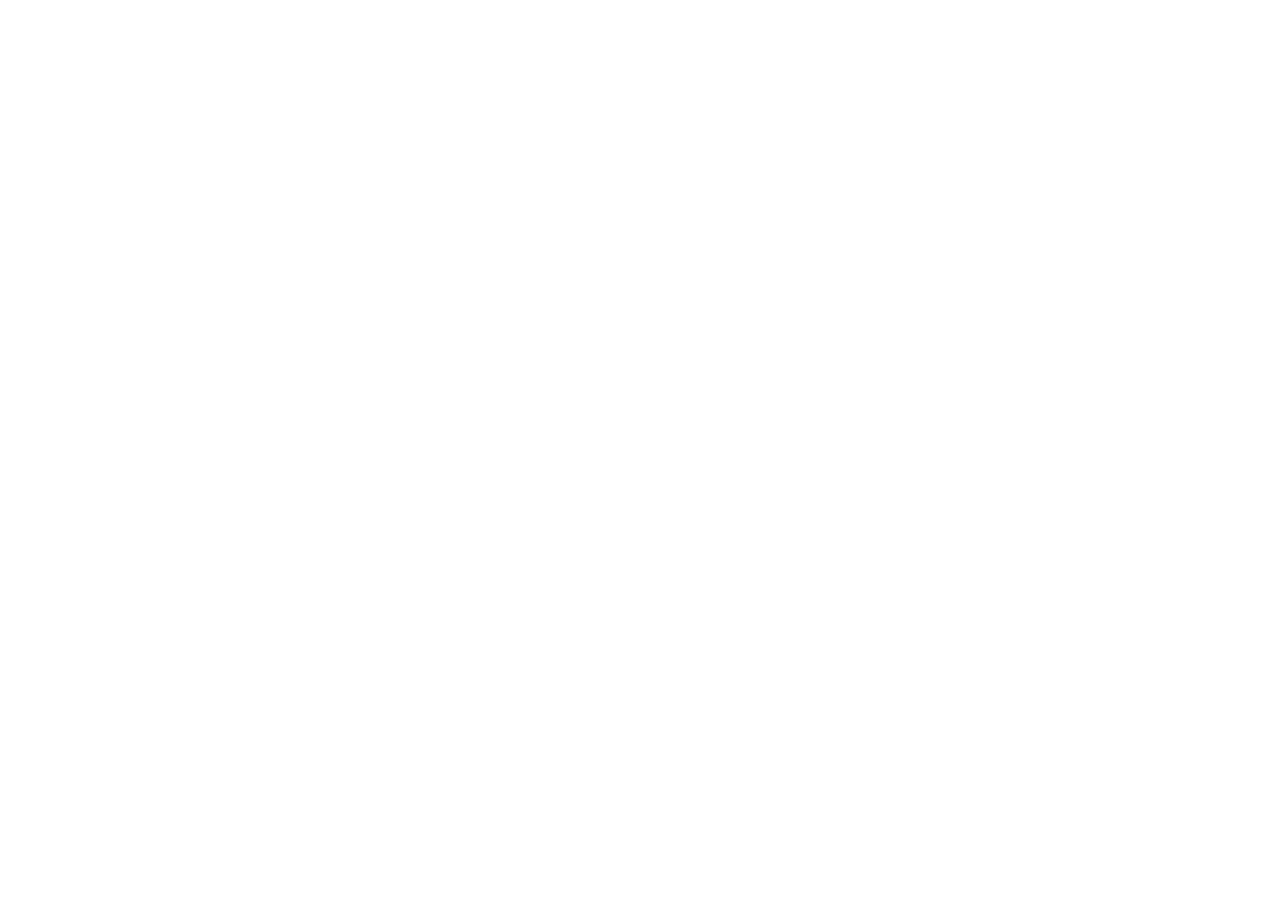
==== index.html @ ba762ddf "init project" ====
<!DOCTYPE html>
<html lang="en">
<head>
    <meta charset="UTF-8">
    <meta name="viewport" content="width=device-width, initial-scale=1.0">
    <title>Document</title>
</head>
<body>
    
</body>
</html>
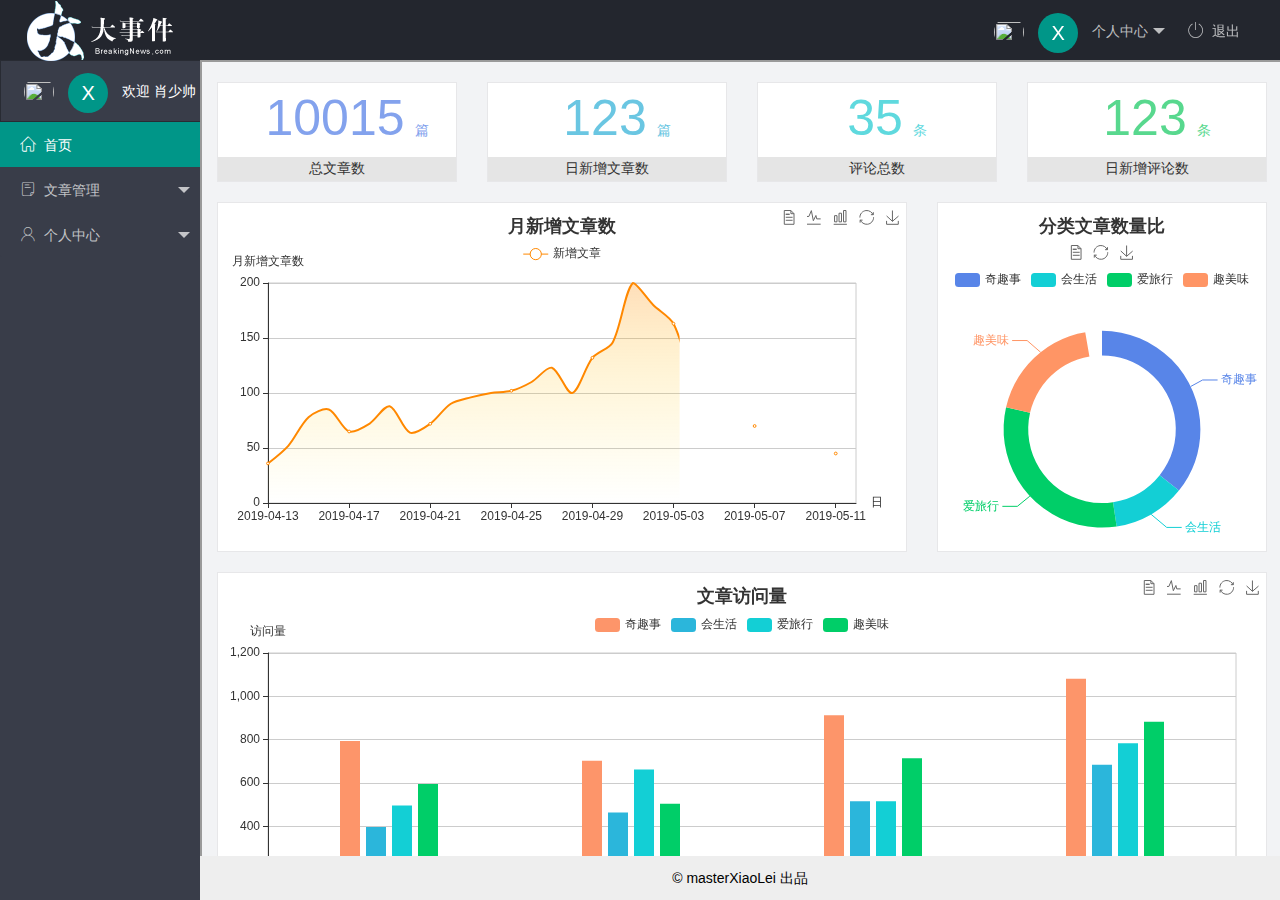
==== commit 8a97d91e: "完成了首页的开发以及登录模块的相关修改" ====
--- a/index.html
+++ b/index.html
@@ -1,11 +1,83 @@
 <!DOCTYPE html>
 <html lang="en">
+
 <head>
     <meta charset="UTF-8">
     <meta name="viewport" content="width=device-width, initial-scale=1.0">
-    <title>Document</title>
+    <title>首页</title>
+    <link rel="stylesheet" href="/assets/lib/layui/css/layui.css">
+    <link rel="stylesheet" href="/assets/fonts/iconfont.css">
+    <link rel="stylesheet" href="/assets/css/index.css">
 </head>
-<body>
-    
+
+<body class="layui-layout-body">
+        <div class="layui-layout layui-layout-admin">
+            <div class="layui-header">
+                <div class="layui-logo"><img src="/assets/images/logo.png" alt=""></div>
+                <!-- 头部区域（可配合layui已有的水平导航） -->
+
+                <ul class="layui-nav layui-layout-right">
+                    <li class="layui-nav-item">
+                        <a href="javascript:;">
+                            <img src="http://t.cn/RCzsdCq" class="layui-nav-img">
+                            <span class="text-avatar">X</span>
+                            个人中心
+                        </a>
+                        <dl class="layui-nav-child">
+                            <dd><a href="">基本资料</a></dd>
+                            <dd><a href="">更换头像</a></dd>
+                            <dd><a href="">重置密码</a></dd>
+                        </dl>
+                    </li>
+                    <li class="layui-nav-item" id='btnLogout'><a href="javascript:;"><span class="iconfont icon-tuichu"></span>退出</a></li>
+                </ul>
+            </div>
+
+            <div class="layui-side layui-bg-black">
+                <div class="layui-side-scroll">
+                    
+                        <div href="javascript:;" class="userinfo">
+                            <img src="http://t.cn/RCzsdCq" class="layui-nav-img">
+                            <span class="text-avatar">X</span>
+                            <span id="welcome">欢迎 肖少帅</span>
+                        </div>
+                   
+                    <!-- 左侧导航区域（可配合layui已有的垂直导航） -->
+                    <ul class="layui-nav layui-nav-tree" lay-filter="test" lay-shrink="all">
+                        <li class="layui-nav-item layui-this"><a href="/home/dashboard.html" target="fm"><span class="iconfont icon-home "></span>首页</a></li>
+                        <li class="layui-nav-item" >
+                            <a class="" href="javascript:;"><span class="iconfont icon-16"></span>文章管理</a>
+                            <dl class="layui-nav-child">
+                                <dd><a href="javascript:;"><i class="layui-icon layui-icon-app"></i> 文章类别</a></dd>
+                                <dd><a href="javascript:;"><i class="layui-icon layui-icon-app"></i>文章列表</a></dd>
+                                <dd><a href="javascript:;"><i class="layui-icon layui-icon-app"></i>发表文章</a></dd>
+                            </dl>
+                        </li>
+                        <li class="layui-nav-item" >
+                            <a href="javascript:;"><span class="iconfont icon-user"></span>个人中心</a>
+                            <dl class="layui-nav-child">
+                                <dd><a href="javascript:;"><i class="layui-icon layui-icon-app"></i>基本资料</a></dd>
+                                <dd><a href="javascript:;"><i class="layui-icon layui-icon-app"></i>更换头像</a></dd>
+                                <dd><a href="javascript:;"><i class="layui-icon layui-icon-app"></i>重置密码</a></dd>
+                            </dl>
+                        </li>
+                    </ul>
+                </div>
+            </div>
+
+            <div class="layui-body">
+                <!-- 内容主体区域 -->
+                <iframe  name='fm' src="/home/dashboard.html" class="maincontent"></iframe>
+            </div>
+
+            <div class="layui-footer">
+                <!-- 底部固定区域 -->
+                © masterXiaoLei 出品
+            </div>
+        </div>
+        <script src="/assets/lib/layui/layui.all.js"></script>
+        <script src="/assets/lib/jquery.js"></script>
+        <script src="/assets/js/baseAPI.js"></script>
+        <script src="/assets/js/index.js"></script>
 </body>
 </html>--- a/assets/lib/layui/css/layui.css
+++ b/assets/lib/layui/css/layui.css
@@ -0,0 +1,2 @@
+/** layui-v2.5.5 MIT License By https://www.layui.com */
+ .layui-inline,img{display:inline-block;vertical-align:middle}h1,h2,h3,h4,h5,h6{font-weight:400}.layui-edge,.layui-header,.layui-inline,.layui-main{position:relative}.layui-body,.layui-edge,.layui-elip{overflow:hidden}.layui-btn,.layui-edge,.layui-inline,img{vertical-align:middle}.layui-btn,.layui-disabled,.layui-icon,.layui-unselect{-moz-user-select:none;-webkit-user-select:none;-ms-user-select:none}.layui-elip,.layui-form-checkbox span,.layui-form-pane .layui-form-label{text-overflow:ellipsis;white-space:nowrap}.layui-breadcrumb,.layui-tree-btnGroup{visibility:hidden}blockquote,body,button,dd,div,dl,dt,form,h1,h2,h3,h4,h5,h6,input,li,ol,p,pre,td,textarea,th,ul{margin:0;padding:0;-webkit-tap-highlight-color:rgba(0,0,0,0)}a:active,a:hover{outline:0}img{border:none}li{list-style:none}table{border-collapse:collapse;border-spacing:0}h4,h5,h6{font-size:100%}button,input,optgroup,option,select,textarea{font-family:inherit;font-size:inherit;font-style:inherit;font-weight:inherit;outline:0}pre{white-space:pre-wrap;white-space:-moz-pre-wrap;white-space:-pre-wrap;white-space:-o-pre-wrap;word-wrap:break-word}body{line-height:24px;font:14px Helvetica Neue,Helvetica,PingFang SC,Tahoma,Arial,sans-serif}hr{height:1px;margin:10px 0;border:0;clear:both}a{color:#333;text-decoration:none}a:hover{color:#777}a cite{font-style:normal;*cursor:pointer}.layui-border-box,.layui-border-box *{box-sizing:border-box}.layui-box,.layui-box *{box-sizing:content-box}.layui-clear{clear:both;*zoom:1}.layui-clear:after{content:'\20';clear:both;*zoom:1;display:block;height:0}.layui-inline{*display:inline;*zoom:1}.layui-edge{display:inline-block;width:0;height:0;border-width:6px;border-style:dashed;border-color:transparent}.layui-edge-top{top:-4px;border-bottom-color:#999;border-bottom-style:solid}.layui-edge-right{border-left-color:#999;border-left-style:solid}.layui-edge-bottom{top:2px;border-top-color:#999;border-top-style:solid}.layui-edge-left{border-right-color:#999;border-right-style:solid}.layui-disabled,.layui-disabled:hover{color:#d2d2d2!important;cursor:not-allowed!important}.layui-circle{border-radius:100%}.layui-show{display:block!important}.layui-hide{display:none!important}@font-face{font-family:layui-icon;src:url(../font/iconfont.eot?v=250);src:url(../font/iconfont.eot?v=250#iefix) format('embedded-opentype'),url(../font/iconfont.woff2?v=250) format('woff2'),url(../font/iconfont.woff?v=250) format('woff'),url(../font/iconfont.ttf?v=250) format('truetype'),url(../font/iconfont.svg?v=250#layui-icon) format('svg')}.layui-icon{font-family:layui-icon!important;font-size:16px;font-style:normal;-webkit-font-smoothing:antialiased;-moz-osx-font-smoothing:grayscale}.layui-icon-reply-fill:before{content:"\e611"}.layui-icon-set-fill:before{content:"\e614"}.layui-icon-menu-fill:before{content:"\e60f"}.layui-icon-search:before{content:"\e615"}.layui-icon-share:before{content:"\e641"}.layui-icon-set-sm:before{content:"\e620"}.layui-icon-engine:before{content:"\e628"}.layui-icon-close:before{content:"\1006"}.layui-icon-close-fill:before{content:"\1007"}.layui-icon-chart-screen:before{content:"\e629"}.layui-icon-star:before{content:"\e600"}.layui-icon-circle-dot:before{content:"\e617"}.layui-icon-chat:before{content:"\e606"}.layui-icon-release:before{content:"\e609"}.layui-icon-list:before{content:"\e60a"}.layui-icon-chart:before{content:"\e62c"}.layui-icon-ok-circle:before{content:"\1005"}.layui-icon-layim-theme:before{content:"\e61b"}.layui-icon-table:before{content:"\e62d"}.layui-icon-right:before{content:"\e602"}.layui-icon-left:before{content:"\e603"}.layui-icon-cart-simple:before{content:"\e698"}.layui-icon-face-cry:before{content:"\e69c"}.layui-icon-face-smile:before{content:"\e6af"}.layui-icon-survey:before{content:"\e6b2"}.layui-icon-tree:before{content:"\e62e"}.layui-icon-upload-circle:before{content:"\e62f"}.layui-icon-add-circle:before{content:"\e61f"}.layui-icon-download-circle:before{content:"\e601"}.layui-icon-templeate-1:before{content:"\e630"}.layui-icon-util:before{content:"\e631"}.layui-icon-face-surprised:before{content:"\e664"}.layui-icon-edit:before{content:"\e642"}.layui-icon-speaker:before{content:"\e645"}.layui-icon-down:before{content:"\e61a"}.layui-icon-file:before{content:"\e621"}.layui-icon-layouts:before{content:"\e632"}.layui-icon-rate-half:before{content:"\e6c9"}.layui-icon-add-circle-fine:before{content:"\e608"}.layui-icon-prev-circle:before{content:"\e633"}.layui-icon-read:before{content:"\e705"}.layui-icon-404:before{content:"\e61c"}.layui-icon-carousel:before{content:"\e634"}.layui-icon-help:before{content:"\e607"}.layui-icon-code-circle:before{content:"\e635"}.layui-icon-water:before{content:"\e636"}.layui-icon-username:before{content:"\e66f"}.layui-icon-find-fill:before{content:"\e670"}.layui-icon-about:before{content:"\e60b"}.layui-icon-location:before{content:"\e715"}.layui-icon-up:before{content:"\e619"}.layui-icon-pause:before{content:"\e651"}.layui-icon-date:before{content:"\e637"}.layui-icon-layim-uploadfile:before{content:"\e61d"}.layui-icon-delete:before{content:"\e640"}.layui-icon-play:before{content:"\e652"}.layui-icon-top:before{content:"\e604"}.layui-icon-friends:before{content:"\e612"}.layui-icon-refresh-3:before{content:"\e9aa"}.layui-icon-ok:before{content:"\e605"}.layui-icon-layer:before{content:"\e638"}.layui-icon-face-smile-fine:before{content:"\e60c"}.layui-icon-dollar:before{content:"\e659"}.layui-icon-group:before{content:"\e613"}.layui-icon-layim-download:before{content:"\e61e"}.layui-icon-picture-fine:before{content:"\e60d"}.layui-icon-link:before{content:"\e64c"}.layui-icon-diamond:before{content:"\e735"}.layui-icon-log:before{content:"\e60e"}.layui-icon-rate-solid:before{content:"\e67a"}.layui-icon-fonts-del:before{content:"\e64f"}.layui-icon-unlink:before{content:"\e64d"}.layui-icon-fonts-clear:before{content:"\e639"}.layui-icon-triangle-r:before{content:"\e623"}.layui-icon-circle:before{content:"\e63f"}.layui-icon-radio:before{content:"\e643"}.layui-icon-align-center:before{content:"\e647"}.layui-icon-align-right:before{content:"\e648"}.layui-icon-align-left:before{content:"\e649"}.layui-icon-loading-1:before{content:"\e63e"}.layui-icon-return:before{content:"\e65c"}.layui-icon-fonts-strong:before{content:"\e62b"}.layui-icon-upload:before{content:"\e67c"}.layui-icon-dialogue:before{content:"\e63a"}.layui-icon-video:before{content:"\e6ed"}.layui-icon-headset:before{content:"\e6fc"}.layui-icon-cellphone-fine:before{content:"\e63b"}.layui-icon-add-1:before{content:"\e654"}.layui-icon-face-smile-b:before{content:"\e650"}.layui-icon-fonts-html:before{content:"\e64b"}.layui-icon-form:before{content:"\e63c"}.layui-icon-cart:before{content:"\e657"}.layui-icon-camera-fill:before{content:"\e65d"}.layui-icon-tabs:before{content:"\e62a"}.layui-icon-fonts-code:before{content:"\e64e"}.layui-icon-fire:before{content:"\e756"}.layui-icon-set:before{content:"\e716"}.layui-icon-fonts-u:before{content:"\e646"}.layui-icon-triangle-d:before{content:"\e625"}.layui-icon-tips:before{content:"\e702"}.layui-icon-picture:before{content:"\e64a"}.layui-icon-more-vertical:before{content:"\e671"}.layui-icon-flag:before{content:"\e66c"}.layui-icon-loading:before{content:"\e63d"}.layui-icon-fonts-i:before{content:"\e644"}.layui-icon-refresh-1:before{content:"\e666"}.layui-icon-rmb:before{content:"\e65e"}.layui-icon-home:before{content:"\e68e"}.layui-icon-user:before{content:"\e770"}.layui-icon-notice:before{content:"\e667"}.layui-icon-login-weibo:before{content:"\e675"}.layui-icon-voice:before{content:"\e688"}.layui-icon-upload-drag:before{content:"\e681"}.layui-icon-login-qq:before{content:"\e676"}.layui-icon-snowflake:before{content:"\e6b1"}.layui-icon-file-b:before{content:"\e655"}.layui-icon-template:before{content:"\e663"}.layui-icon-auz:before{content:"\e672"}.layui-icon-console:before{content:"\e665"}.layui-icon-app:before{content:"\e653"}.layui-icon-prev:before{content:"\e65a"}.layui-icon-website:before{content:"\e7ae"}.layui-icon-next:before{content:"\e65b"}.layui-icon-component:before{content:"\e857"}.layui-icon-more:before{content:"\e65f"}.layui-icon-login-wechat:before{content:"\e677"}.layui-icon-shrink-right:before{content:"\e668"}.layui-icon-spread-left:before{content:"\e66b"}.layui-icon-camera:before{content:"\e660"}.layui-icon-note:before{content:"\e66e"}.layui-icon-refresh:before{content:"\e669"}.layui-icon-female:before{content:"\e661"}.layui-icon-male:before{content:"\e662"}.layui-icon-password:before{content:"\e673"}.layui-icon-senior:before{content:"\e674"}.layui-icon-theme:before{content:"\e66a"}.layui-icon-tread:before{content:"\e6c5"}.layui-icon-praise:before{content:"\e6c6"}.layui-icon-star-fill:before{content:"\e658"}.layui-icon-rate:before{content:"\e67b"}.layui-icon-template-1:before{content:"\e656"}.layui-icon-vercode:before{content:"\e679"}.layui-icon-cellphone:before{content:"\e678"}.layui-icon-screen-full:before{content:"\e622"}.layui-icon-screen-restore:before{content:"\e758"}.layui-icon-cols:before{content:"\e610"}.layui-icon-export:before{content:"\e67d"}.layui-icon-print:before{content:"\e66d"}.layui-icon-slider:before{content:"\e714"}.layui-icon-addition:before{content:"\e624"}.layui-icon-subtraction:before{content:"\e67e"}.layui-icon-service:before{content:"\e626"}.layui-icon-transfer:before{content:"\e691"}.layui-main{width:1140px;margin:0 auto}.layui-header{z-index:1000;height:60px}.layui-header a:hover{transition:all .5s;-webkit-transition:all .5s}.layui-side{position:fixed;left:0;top:0;bottom:0;z-index:999;width:200px;overflow-x:hidden}.layui-side-scroll{position:relative;width:220px;height:100%;overflow-x:hidden}.layui-body{position:absolute;left:200px;right:0;top:0;bottom:0;z-index:998;width:auto;overflow-y:auto;box-sizing:border-box}.layui-layout-body{overflow:hidden}.layui-layout-admin .layui-header{background-color:#23262E}.layui-layout-admin .layui-side{top:60px;width:200px;overflow-x:hidden}.layui-layout-admin .layui-body{position:fixed;top:60px;bottom:44px}.layui-layout-admin .layui-main{width:auto;margin:0 15px}.layui-layout-admin .layui-footer{position:fixed;left:200px;right:0;bottom:0;height:44px;line-height:44px;padding:0 15px;background-color:#eee}.layui-layout-admin .layui-logo{position:absolute;left:0;top:0;width:200px;height:100%;line-height:60px;text-align:center;color:#009688;font-size:16px}.layui-layout-admin .layui-header .layui-nav{background:0 0}.layui-layout-left{position:absolute!important;left:200px;top:0}.layui-layout-right{position:absolute!important;right:0;top:0}.layui-container{position:relative;margin:0 auto;padding:0 15px;box-sizing:border-box}.layui-fluid{position:relative;margin:0 auto;padding:0 15px}.layui-row:after,.layui-row:before{content:'';display:block;clear:both}.layui-col-lg1,.layui-col-lg10,.layui-col-lg11,.layui-col-lg12,.layui-col-lg2,.layui-col-lg3,.layui-col-lg4,.layui-col-lg5,.layui-col-lg6,.layui-col-lg7,.layui-col-lg8,.layui-col-lg9,.layui-col-md1,.layui-col-md10,.layui-col-md11,.layui-col-md12,.layui-col-md2,.layui-col-md3,.layui-col-md4,.layui-col-md5,.layui-col-md6,.layui-col-md7,.layui-col-md8,.layui-col-md9,.layui-col-sm1,.layui-col-sm10,.layui-col-sm11,.layui-col-sm12,.layui-col-sm2,.layui-col-sm3,.layui-col-sm4,.layui-col-sm5,.layui-col-sm6,.layui-col-sm7,.layui-col-sm8,.layui-col-sm9,.layui-col-xs1,.layui-col-xs10,.layui-col-xs11,.layui-col-xs12,.layui-col-xs2,.layui-col-xs3,.layui-col-xs4,.layui-col-xs5,.layui-col-xs6,.layui-col-xs7,.layui-col-xs8,.layui-col-xs9{position:relative;display:block;box-sizing:border-box}.layui-col-xs1,.layui-col-xs10,.layui-col-xs11,.layui-col-xs12,.layui-col-xs2,.layui-col-xs3,.layui-col-xs4,.layui-col-xs5,.layui-col-xs6,.layui-col-xs7,.layui-col-xs8,.layui-col-xs9{float:left}.layui-col-xs1{width:8.33333333%}.layui-col-xs2{width:16.66666667%}.layui-col-xs3{width:25%}.layui-col-xs4{width:33.33333333%}.layui-col-xs5{width:41.66666667%}.layui-col-xs6{width:50%}.layui-col-xs7{width:58.33333333%}.layui-col-xs8{width:66.66666667%}.layui-col-xs9{width:75%}.layui-col-xs10{width:83.33333333%}.layui-col-xs11{width:91.66666667%}.layui-col-xs12{width:100%}.layui-col-xs-offset1{margin-left:8.33333333%}.layui-col-xs-offset2{margin-left:16.66666667%}.layui-col-xs-offset3{margin-left:25%}.layui-col-xs-offset4{margin-left:33.33333333%}.layui-col-xs-offset5{margin-left:41.66666667%}.layui-col-xs-offset6{margin-left:50%}.layui-col-xs-offset7{margin-left:58.33333333%}.layui-col-xs-offset8{margin-left:66.66666667%}.layui-col-xs-offset9{margin-left:75%}.layui-col-xs-offset10{margin-left:83.33333333%}.layui-col-xs-offset11{margin-left:91.66666667%}.layui-col-xs-offset12{margin-left:100%}@media screen and (max-width:768px){.layui-hide-xs{display:none!important}.layui-show-xs-block{display:block!important}.layui-show-xs-inline{display:inline!important}.layui-show-xs-inline-block{display:inline-block!important}}@media screen and (min-width:768px){.layui-container{width:750px}.layui-hide-sm{display:none!important}.layui-show-sm-block{display:block!important}.layui-show-sm-inline{display:inline!important}.layui-show-sm-inline-block{display:inline-block!important}.layui-col-sm1,.layui-col-sm10,.layui-col-sm11,.layui-col-sm12,.layui-col-sm2,.layui-col-sm3,.layui-col-sm4,.layui-col-sm5,.layui-col-sm6,.layui-col-sm7,.layui-col-sm8,.layui-col-sm9{float:left}.layui-col-sm1{width:8.33333333%}.layui-col-sm2{width:16.66666667%}.layui-col-sm3{width:25%}.layui-col-sm4{width:33.33333333%}.layui-col-sm5{width:41.66666667%}.layui-col-sm6{width:50%}.layui-col-sm7{width:58.33333333%}.layui-col-sm8{width:66.66666667%}.layui-col-sm9{width:75%}.layui-col-sm10{width:83.33333333%}.layui-col-sm11{width:91.66666667%}.layui-col-sm12{width:100%}.layui-col-sm-offset1{margin-left:8.33333333%}.layui-col-sm-offset2{margin-left:16.66666667%}.layui-col-sm-offset3{margin-left:25%}.layui-col-sm-offset4{margin-left:33.33333333%}.layui-col-sm-offset5{margin-left:41.66666667%}.layui-col-sm-offset6{margin-left:50%}.layui-col-sm-offset7{margin-left:58.33333333%}.layui-col-sm-offset8{margin-left:66.66666667%}.layui-col-sm-offset9{margin-left:75%}.layui-col-sm-offset10{margin-left:83.33333333%}.layui-col-sm-offset11{margin-left:91.66666667%}.layui-col-sm-offset12{margin-left:100%}}@media screen and (min-width:992px){.layui-container{width:970px}.layui-hide-md{display:none!important}.layui-show-md-block{display:block!important}.layui-show-md-inline{display:inline!important}.layui-show-md-inline-block{display:inline-block!important}.layui-col-md1,.layui-col-md10,.layui-col-md11,.layui-col-md12,.layui-col-md2,.layui-col-md3,.layui-col-md4,.layui-col-md5,.layui-col-md6,.layui-col-md7,.layui-col-md8,.layui-col-md9{float:left}.layui-col-md1{width:8.33333333%}.layui-col-md2{width:16.66666667%}.layui-col-md3{width:25%}.layui-col-md4{width:33.33333333%}.layui-col-md5{width:41.66666667%}.layui-col-md6{width:50%}.layui-col-md7{width:58.33333333%}.layui-col-md8{width:66.66666667%}.layui-col-md9{width:75%}.layui-col-md10{width:83.33333333%}.layui-col-md11{width:91.66666667%}.layui-col-md12{width:100%}.layui-col-md-offset1{margin-left:8.33333333%}.layui-col-md-offset2{margin-left:16.66666667%}.layui-col-md-offset3{margin-left:25%}.layui-col-md-offset4{margin-left:33.33333333%}.layui-col-md-offset5{margin-left:41.66666667%}.layui-col-md-offset6{margin-left:50%}.layui-col-md-offset7{margin-left:58.33333333%}.layui-col-md-offset8{margin-left:66.66666667%}.layui-col-md-offset9{margin-left:75%}.layui-col-md-offset10{margin-left:83.33333333%}.layui-col-md-offset11{margin-left:91.66666667%}.layui-col-md-offset12{margin-left:100%}}@media screen and (min-width:1200px){.layui-container{width:1170px}.layui-hide-lg{display:none!important}.layui-show-lg-block{display:block!important}.layui-show-lg-inline{display:inline!important}.layui-show-lg-inline-block{display:inline-block!important}.layui-col-lg1,.layui-col-lg10,.layui-col-lg11,.layui-col-lg12,.layui-col-lg2,.layui-col-lg3,.layui-col-lg4,.layui-col-lg5,.layui-col-lg6,.layui-col-lg7,.layui-col-lg8,.layui-col-lg9{float:left}.layui-col-lg1{width:8.33333333%}.layui-col-lg2{width:16.66666667%}.layui-col-lg3{width:25%}.layui-col-lg4{width:33.33333333%}.layui-col-lg5{width:41.66666667%}.layui-col-lg6{width:50%}.layui-col-lg7{width:58.33333333%}.layui-col-lg8{width:66.66666667%}.layui-col-lg9{width:75%}.layui-col-lg10{width:83.33333333%}.layui-col-lg11{width:91.66666667%}.layui-col-lg12{width:100%}.layui-col-lg-offset1{margin-left:8.33333333%}.layui-col-lg-offset2{margin-left:16.66666667%}.layui-col-lg-offset3{margin-left:25%}.layui-col-lg-offset4{margin-left:33.33333333%}.layui-col-lg-offset5{margin-left:41.66666667%}.layui-col-lg-offset6{margin-left:50%}.layui-col-lg-offset7{margin-left:58.33333333%}.layui-col-lg-offset8{margin-left:66.66666667%}.layui-col-lg-offset9{margin-left:75%}.layui-col-lg-offset10{margin-left:83.33333333%}.layui-col-lg-offset11{margin-left:91.66666667%}.layui-col-lg-offset12{margin-left:100%}}.layui-col-space1{margin:-.5px}.layui-col-space1>*{padding:.5px}.layui-col-space3{margin:-1.5px}.layui-col-space3>*{padding:1.5px}.layui-col-space5{margin:-2.5px}.layui-col-space5>*{padding:2.5px}.layui-col-space8{margin:-3.5px}.layui-col-space8>*{padding:3.5px}.layui-col-space10{margin:-5px}.layui-col-space10>*{padding:5px}.layui-col-space12{margin:-6px}.layui-col-space12>*{padding:6px}.layui-col-space15{margin:-7.5px}.layui-col-space15>*{padding:7.5px}.layui-col-space18{margin:-9px}.layui-col-space18>*{padding:9px}.layui-col-space20{margin:-10px}.layui-col-space20>*{padding:10px}.layui-col-space22{margin:-11px}.layui-col-space22>*{padding:11px}.layui-col-space25{margin:-12.5px}.layui-col-space25>*{padding:12.5px}.layui-col-space30{margin:-15px}.layui-col-space30>*{padding:15px}.layui-btn,.layui-input,.layui-select,.layui-textarea,.layui-upload-button{outline:0;-webkit-appearance:none;transition:all .3s;-webkit-transition:all .3s;box-sizing:border-box}.layui-elem-quote{margin-bottom:10px;padding:15px;line-height:22px;border-left:5px solid #009688;border-radius:0 2px 2px 0;background-color:#f2f2f2}.layui-quote-nm{border-style:solid;border-width:1px 1px 1px 5px;background:0 0}.layui-elem-field{margin-bottom:10px;padding:0;border-width:1px;border-style:solid}.layui-elem-field legend{margin-left:20px;padding:0 10px;font-size:20px;font-weight:300}.layui-field-title{margin:10px 0 20px;border-width:1px 0 0}.layui-field-box{padding:10px 15px}.layui-field-title .layui-field-box{padding:10px 0}.layui-progress{position:relative;height:6px;border-radius:20px;background-color:#e2e2e2}.layui-progress-bar{position:absolute;left:0;top:0;width:0;max-width:100%;height:6px;border-radius:20px;text-align:right;background-color:#5FB878;transition:all .3s;-webkit-transition:all .3s}.layui-progress-big,.layui-progress-big .layui-progress-bar{height:18px;line-height:18px}.layui-progress-text{position:relative;top:-20px;line-height:18px;font-size:12px;color:#666}.layui-progress-big .layui-progress-text{position:static;padding:0 10px;color:#fff}.layui-collapse{border-width:1px;border-style:solid;border-radius:2px}.layui-colla-content,.layui-colla-item{border-top-width:1px;border-top-style:solid}.layui-colla-item:first-child{border-top:none}.layui-colla-title{position:relative;height:42px;line-height:42px;padding:0 15px 0 35px;color:#333;background-color:#f2f2f2;cursor:pointer;font-size:14px;overflow:hidden}.layui-colla-content{display:none;padding:10px 15px;line-height:22px;color:#666}.layui-colla-icon{position:absolute;left:15px;top:0;font-size:14px}.layui-card{margin-bottom:15px;border-radius:2px;background-color:#fff;box-shadow:0 1px 2px 0 rgba(0,0,0,.05)}.layui-card:last-child{margin-bottom:0}.layui-card-header{position:relative;height:42px;line-height:42px;padding:0 15px;border-bottom:1px solid #f6f6f6;color:#333;border-radius:2px 2px 0 0;font-size:14px}.layui-bg-black,.layui-bg-blue,.layui-bg-cyan,.layui-bg-green,.layui-bg-orange,.layui-bg-red{color:#fff!important}.layui-card-body{position:relative;padding:10px 15px;line-height:24px}.layui-card-body[pad15]{padding:15px}.layui-card-body[pad20]{padding:20px}.layui-card-body .layui-table{margin:5px 0}.layui-card .layui-tab{margin:0}.layui-panel-window{position:relative;padding:15px;border-radius:0;border-top:5px solid #E6E6E6;background-color:#fff}.layui-auxiliar-moving{position:fixed;left:0;right:0;top:0;bottom:0;width:100%;height:100%;background:0 0;z-index:9999999999}.layui-form-label,.layui-form-mid,.layui-form-select,.layui-input-block,.layui-input-inline,.layui-textarea{position:relative}.layui-bg-red{background-color:#FF5722!important}.layui-bg-orange{background-color:#FFB800!important}.layui-bg-green{background-color:#009688!important}.layui-bg-cyan{background-color:#2F4056!important}.layui-bg-blue{background-color:#1E9FFF!important}.layui-bg-black{background-color:#393D49!important}.layui-bg-gray{background-color:#eee!important;color:#666!important}.layui-badge-rim,.layui-colla-content,.layui-colla-item,.layui-collapse,.layui-elem-field,.layui-form-pane .layui-form-item[pane],.layui-form-pane .layui-form-label,.layui-input,.layui-layedit,.layui-layedit-tool,.layui-quote-nm,.layui-select,.layui-tab-bar,.layui-tab-card,.layui-tab-title,.layui-tab-title .layui-this:after,.layui-textarea{border-color:#e6e6e6}.layui-timeline-item:before,hr{background-color:#e6e6e6}.layui-text{line-height:22px;font-size:14px;color:#666}.layui-text h1,.layui-text h2,.layui-text h3{font-weight:500;color:#333}.layui-text h1{font-size:30px}.layui-text h2{font-size:24px}.layui-text h3{font-size:18px}.layui-text a:not(.layui-btn){color:#01AAED}.layui-text a:not(.layui-btn):hover{text-decoration:underline}.layui-text ul{padding:5px 0 5px 15px}.layui-text ul li{margin-top:5px;list-style-type:disc}.layui-text em,.layui-word-aux{color:#999!important;padding:0 5px!important}.layui-btn{display:inline-block;height:38px;line-height:38px;padding:0 18px;background-color:#009688;color:#fff;white-space:nowrap;text-align:center;font-size:14px;border:none;border-radius:2px;cursor:pointer}.layui-btn:hover{opacity:.8;filter:alpha(opacity=80);color:#fff}.layui-btn:active{opacity:1;filter:alpha(opacity=100)}.layui-btn+.layui-btn{margin-left:10px}.layui-btn-container{font-size:0}.layui-btn-container .layui-btn{margin-right:10px;margin-bottom:10px}.layui-btn-container .layui-btn+.layui-btn{margin-left:0}.layui-table .layui-btn-container .layui-btn{margin-bottom:9px}.layui-btn-radius{border-radius:100px}.layui-btn .layui-icon{margin-right:3px;font-size:18px;vertical-align:bottom;vertical-align:middle\9}.layui-btn-primary{border:1px solid #C9C9C9;background-color:#fff;color:#555}.layui-btn-primary:hover{border-color:#009688;color:#333}.layui-btn-normal{background-color:#1E9FFF}.layui-btn-warm{background-color:#FFB800}.layui-btn-danger{background-color:#FF5722}.layui-btn-checked{background-color:#5FB878}.layui-btn-disabled,.layui-btn-disabled:active,.layui-btn-disabled:hover{border:1px solid #e6e6e6;background-color:#FBFBFB;color:#C9C9C9;cursor:not-allowed;opacity:1}.layui-btn-lg{height:44px;line-height:44px;padding:0 25px;font-size:16px}.layui-btn-sm{height:30px;line-height:30px;padding:0 10px;font-size:12px}.layui-btn-sm i{font-size:16px!important}.layui-btn-xs{height:22px;line-height:22px;padding:0 5px;font-size:12px}.layui-btn-xs i{font-size:14px!important}.layui-btn-group{display:inline-block;vertical-align:middle;font-size:0}.layui-btn-group .layui-btn{margin-left:0!important;margin-right:0!important;border-left:1px solid rgba(255,255,255,.5);border-radius:0}.layui-btn-group .layui-btn-primary{border-left:none}.layui-btn-group .layui-btn-primary:hover{border-color:#C9C9C9;color:#009688}.layui-btn-group .layui-btn:first-child{border-left:none;border-radius:2px 0 0 2px}.layui-btn-group .layui-btn-primary:first-child{border-left:1px solid #c9c9c9}.layui-btn-group .layui-btn:last-child{border-radius:0 2px 2px 0}.layui-btn-group .layui-btn+.layui-btn{margin-left:0}.layui-btn-group+.layui-btn-group{margin-left:10px}.layui-btn-fluid{width:100%}.layui-input,.layui-select,.layui-textarea{height:38px;line-height:1.3;line-height:38px\9;border-width:1px;border-style:solid;background-color:#fff;border-radius:2px}.layui-input::-webkit-input-placeholder,.layui-select::-webkit-input-placeholder,.layui-textarea::-webkit-input-placeholder{line-height:1.3}.layui-input,.layui-textarea{display:block;width:100%;padding-left:10px}.layui-input:hover,.layui-textarea:hover{border-color:#D2D2D2!important}.layui-input:focus,.layui-textarea:focus{border-color:#C9C9C9!important}.layui-textarea{min-height:100px;height:auto;line-height:20px;padding:6px 10px;resize:vertical}.layui-select{padding:0 10px}.layui-form input[type=checkbox],.layui-form input[type=radio],.layui-form select{display:none}.layui-form [lay-ignore]{display:initial}.layui-form-item{margin-bottom:15px;clear:both;*zoom:1}.layui-form-item:after{content:'\20';clear:both;*zoom:1;display:block;height:0}.layui-form-label{float:left;display:block;padding:9px 15px;width:80px;font-weight:400;line-height:20px;text-align:right}.layui-form-label-col{display:block;float:none;padding:9px 0;line-height:20px;text-align:left}.layui-form-item .layui-inline{margin-bottom:5px;margin-right:10px}.layui-input-block{margin-left:110px;min-height:36px}.layui-input-inline{display:inline-block;vertical-align:middle}.layui-form-item .layui-input-inline{float:left;width:190px;margin-right:10px}.layui-form-text .layui-input-inline{width:auto}.layui-form-mid{float:left;display:block;padding:9px 0!important;line-height:20px;margin-right:10px}.layui-form-danger+.layui-form-select .layui-input,.layui-form-danger:focus{border-color:#FF5722!important}.layui-form-select .layui-input{padding-right:30px;cursor:pointer}.layui-form-select .layui-edge{position:absolute;right:10px;top:50%;margin-top:-3px;cursor:pointer;border-width:6px;border-top-color:#c2c2c2;border-top-style:solid;transition:all .3s;-webkit-transition:all .3s}.layui-form-select dl{display:none;position:absolute;left:0;top:42px;padding:5px 0;z-index:899;min-width:100%;border:1px solid #d2d2d2;max-height:300px;overflow-y:auto;background-color:#fff;border-radius:2px;box-shadow:0 2px 4px rgba(0,0,0,.12);box-sizing:border-box}.layui-form-select dl dd,.layui-form-select dl dt{padding:0 10px;line-height:36px;white-space:nowrap;overflow:hidden;text-overflow:ellipsis}.layui-form-select dl dt{font-size:12px;color:#999}.layui-form-select dl dd{cursor:pointer}.layui-form-select dl dd:hover{background-color:#f2f2f2;-webkit-transition:.5s all;transition:.5s all}.layui-form-select .layui-select-group dd{padding-left:20px}.layui-form-select dl dd.layui-select-tips{padding-left:10px!important;color:#999}.layui-form-select dl dd.layui-this{background-color:#5FB878;color:#fff}.layui-form-checkbox,.layui-form-select dl dd.layui-disabled{background-color:#fff}.layui-form-selected dl{display:block}.layui-form-checkbox,.layui-form-checkbox *,.layui-form-switch{display:inline-block;vertical-align:middle}.layui-form-selected .layui-edge{margin-top:-9px;-webkit-transform:rotate(180deg);transform:rotate(180deg);margin-top:-3px\9}:root .layui-form-selected .layui-edge{margin-top:-9px\0/IE9}.layui-form-selectup dl{top:auto;bottom:42px}.layui-select-none{margin:5px 0;text-align:center;color:#999}.layui-select-disabled .layui-disabled{border-color:#eee!important}.layui-select-disabled .layui-edge{border-top-color:#d2d2d2}.layui-form-checkbox{position:relative;height:30px;line-height:30px;margin-right:10px;padding-right:30px;cursor:pointer;font-size:0;-webkit-transition:.1s linear;transition:.1s linear;box-sizing:border-box}.layui-form-checkbox span{padding:0 10px;height:100%;font-size:14px;border-radius:2px 0 0 2px;background-color:#d2d2d2;color:#fff;overflow:hidden}.layui-form-checkbox:hover span{background-color:#c2c2c2}.layui-form-checkbox i{position:absolute;right:0;top:0;width:30px;height:28px;border:1px solid #d2d2d2;border-left:none;border-radius:0 2px 2px 0;color:#fff;font-size:20px;text-align:center}.layui-form-checkbox:hover i{border-color:#c2c2c2;color:#c2c2c2}.layui-form-checked,.layui-form-checked:hover{border-color:#5FB878}.layui-form-checked span,.layui-form-checked:hover span{background-color:#5FB878}.layui-form-checked i,.layui-form-checked:hover i{color:#5FB878}.layui-form-item .layui-form-checkbox{margin-top:4px}.layui-form-checkbox[lay-skin=primary]{height:auto!important;line-height:normal!important;min-width:18px;min-height:18px;border:none!important;margin-right:0;padding-left:28px;padding-right:0;background:0 0}.layui-form-checkbox[lay-skin=primary] span{padding-left:0;padding-right:15px;line-height:18px;background:0 0;color:#666}.layui-form-checkbox[lay-skin=primary] i{right:auto;left:0;width:16px;height:16px;line-height:16px;border:1px solid #d2d2d2;font-size:12px;border-radius:2px;background-color:#fff;-webkit-transition:.1s linear;transition:.1s linear}.layui-form-checkbox[lay-skin=primary]:hover i{border-color:#5FB878;color:#fff}.layui-form-checked[lay-skin=primary] i{border-color:#5FB878!important;background-color:#5FB878;color:#fff}.layui-checkbox-disbaled[lay-skin=primary] span{background:0 0!important;color:#c2c2c2}.layui-checkbox-disbaled[lay-skin=primary]:hover i{border-color:#d2d2d2}.layui-form-item .layui-form-checkbox[lay-skin=primary]{margin-top:10px}.layui-form-switch{position:relative;height:22px;line-height:22px;min-width:35px;padding:0 5px;margin-top:8px;border:1px solid #d2d2d2;border-radius:20px;cursor:pointer;background-color:#fff;-webkit-transition:.1s linear;transition:.1s linear}.layui-form-switch i{position:absolute;left:5px;top:3px;width:16px;height:16px;border-radius:20px;background-color:#d2d2d2;-webkit-transition:.1s linear;transition:.1s linear}.layui-form-switch em{position:relative;top:0;width:25px;margin-left:21px;padding:0!important;text-align:center!important;color:#999!important;font-style:normal!important;font-size:12px}.layui-form-onswitch{border-color:#5FB878;background-color:#5FB878}.layui-checkbox-disbaled,.layui-checkbox-disbaled i{border-color:#e2e2e2!important}.layui-form-onswitch i{left:100%;margin-left:-21px;background-color:#fff}.layui-form-onswitch em{margin-left:5px;margin-right:21px;color:#fff!important}.layui-checkbox-disbaled span{background-color:#e2e2e2!important}.layui-checkbox-disbaled:hover i{color:#fff!important}[lay-radio]{display:none}.layui-form-radio,.layui-form-radio *{display:inline-block;vertical-align:middle}.layui-form-radio{line-height:28px;margin:6px 10px 0 0;padding-right:10px;cursor:pointer;font-size:0}.layui-form-radio *{font-size:14px}.layui-form-radio>i{margin-right:8px;font-size:22px;color:#c2c2c2}.layui-form-radio>i:hover,.layui-form-radioed>i{color:#5FB878}.layui-radio-disbaled>i{color:#e2e2e2!important}.layui-form-pane .layui-form-label{width:110px;padding:8px 15px;height:38px;line-height:20px;border-width:1px;border-style:solid;border-radius:2px 0 0 2px;text-align:center;background-color:#FBFBFB;overflow:hidden;box-sizing:border-box}.layui-form-pane .layui-input-inline{margin-left:-1px}.layui-form-pane .layui-input-block{margin-left:110px;left:-1px}.layui-form-pane .layui-input{border-radius:0 2px 2px 0}.layui-form-pane .layui-form-text .layui-form-label{float:none;width:100%;border-radius:2px;box-sizing:border-box;text-align:left}.layui-form-pane .layui-form-text .layui-input-inline{display:block;margin:0;top:-1px;clear:both}.layui-form-pane .layui-form-text .layui-input-block{margin:0;left:0;top:-1px}.layui-form-pane .layui-form-text .layui-textarea{min-height:100px;border-radius:0 0 2px 2px}.layui-form-pane .layui-form-checkbox{margin:4px 0 4px 10px}.layui-form-pane .layui-form-radio,.layui-form-pane .layui-form-switch{margin-top:6px;margin-left:10px}.layui-form-pane .layui-form-item[pane]{position:relative;border-width:1px;border-style:solid}.layui-form-pane .layui-form-item[pane] .layui-form-label{position:absolute;left:0;top:0;height:100%;border-width:0 1px 0 0}.layui-form-pane .layui-form-item[pane] .layui-input-inline{margin-left:110px}@media screen and (max-width:450px){.layui-form-item .layui-form-label{text-overflow:ellipsis;overflow:hidden;white-space:nowrap}.layui-form-item .layui-inline{display:block;margin-right:0;margin-bottom:20px;clear:both}.layui-form-item .layui-inline:after{content:'\20';clear:both;display:block;height:0}.layui-form-item .layui-input-inline{display:block;float:none;left:-3px;width:auto;margin:0 0 10px 112px}.layui-form-item .layui-input-inline+.layui-form-mid{margin-left:110px;top:-5px;padding:0}.layui-form-item .layui-form-checkbox{margin-right:5px;margin-bottom:5px}}.layui-layedit{border-width:1px;border-style:solid;border-radius:2px}.layui-layedit-tool{padding:3px 5px;border-bottom-width:1px;border-bottom-style:solid;font-size:0}.layedit-tool-fixed{position:fixed;top:0;border-top:1px solid #e2e2e2}.layui-layedit-tool .layedit-tool-mid,.layui-layedit-tool .layui-icon{display:inline-block;vertical-align:middle;text-align:center;font-size:14px}.layui-layedit-tool .layui-icon{position:relative;width:32px;height:30px;line-height:30px;margin:3px 5px;color:#777;cursor:pointer;border-radius:2px}.layui-layedit-tool .layui-icon:hover{color:#393D49}.layui-layedit-tool .layui-icon:active{color:#000}.layui-layedit-tool .layedit-tool-active{background-color:#e2e2e2;color:#000}.layui-layedit-tool .layui-disabled,.layui-layedit-tool .layui-disabled:hover{color:#d2d2d2;cursor:not-allowed}.layui-layedit-tool .layedit-tool-mid{width:1px;height:18px;margin:0 10px;background-color:#d2d2d2}.layedit-tool-html{width:50px!important;font-size:30px!important}.layedit-tool-b,.layedit-tool-code,.layedit-tool-help{font-size:16px!important}.layedit-tool-d,.layedit-tool-face,.layedit-tool-image,.layedit-tool-unlink{font-size:18px!important}.layedit-tool-image input{position:absolute;font-size:0;left:0;top:0;width:100%;height:100%;opacity:.01;filter:Alpha(opacity=1);cursor:pointer}.layui-layedit-iframe iframe{display:block;width:100%}#LAY_layedit_code{overflow:hidden}.layui-laypage{display:inline-block;*display:inline;*zoom:1;vertical-align:middle;margin:10px 0;font-size:0}.layui-laypage>a:first-child,.layui-laypage>a:first-child em{border-radius:2px 0 0 2px}.layui-laypage>a:last-child,.layui-laypage>a:last-child em{border-radius:0 2px 2px 0}.layui-laypage>:first-child{margin-left:0!important}.layui-laypage>:last-child{margin-right:0!important}.layui-laypage a,.layui-laypage button,.layui-laypage input,.layui-laypage select,.layui-laypage span{border:1px solid #e2e2e2}.layui-laypage a,.layui-laypage span{display:inline-block;*display:inline;*zoom:1;vertical-align:middle;padding:0 15px;height:28px;line-height:28px;margin:0 -1px 5px 0;background-color:#fff;color:#333;font-size:12px}.layui-flow-more a *,.layui-laypage input,.layui-table-view select[lay-ignore]{display:inline-block}.layui-laypage a:hover{color:#009688}.layui-laypage em{font-style:normal}.layui-laypage .layui-laypage-spr{color:#999;font-weight:700}.layui-laypage a{text-decoration:none}.layui-laypage .layui-laypage-curr{position:relative}.layui-laypage .layui-laypage-curr em{position:relative;color:#fff}.layui-laypage .layui-laypage-curr .layui-laypage-em{position:absolute;left:-1px;top:-1px;padding:1px;width:100%;height:100%;background-color:#009688}.layui-laypage-em{border-radius:2px}.layui-laypage-next em,.layui-laypage-prev em{font-family:Sim sun;font-size:16px}.layui-laypage .layui-laypage-count,.layui-laypage .layui-laypage-limits,.layui-laypage .layui-laypage-refresh,.layui-laypage .layui-laypage-skip{margin-left:10px;margin-right:10px;padding:0;border:none}.layui-laypage .layui-laypage-limits,.layui-laypage .layui-laypage-refresh{vertical-align:top}.layui-laypage .layui-laypage-refresh i{font-size:18px;cursor:pointer}.layui-laypage select{height:22px;padding:3px;border-radius:2px;cursor:pointer}.layui-laypage .layui-laypage-skip{height:30px;line-height:30px;color:#999}.layui-laypage button,.layui-laypage input{height:30px;line-height:30px;border-radius:2px;vertical-align:top;background-color:#fff;box-sizing:border-box}.layui-laypage input{width:40px;margin:0 10px;padding:0 3px;text-align:center}.layui-laypage input:focus,.layui-laypage select:focus{border-color:#009688!important}.layui-laypage button{margin-left:10px;padding:0 10px;cursor:pointer}.layui-table,.layui-table-view{margin:10px 0}.layui-flow-more{margin:10px 0;text-align:center;color:#999;font-size:14px}.layui-flow-more a{height:32px;line-height:32px}.layui-flow-more a *{vertical-align:top}.layui-flow-more a cite{padding:0 20px;border-radius:3px;background-color:#eee;color:#333;font-style:normal}.layui-flow-more a cite:hover{opacity:.8}.layui-flow-more a i{font-size:30px;color:#737383}.layui-table{width:100%;background-color:#fff;color:#666}.layui-table tr{transition:all .3s;-webkit-transition:all .3s}.layui-table th{text-align:left;font-weight:400}.layui-table tbody tr:hover,.layui-table thead tr,.layui-table-click,.layui-table-header,.layui-table-hover,.layui-table-mend,.layui-table-patch,.layui-table-tool,.layui-table-total,.layui-table-total tr,.layui-table[lay-even] tr:nth-child(even){background-color:#f2f2f2}.layui-table td,.layui-table th,.layui-table-col-set,.layui-table-fixed-r,.layui-table-grid-down,.layui-table-header,.layui-table-page,.layui-table-tips-main,.layui-table-tool,.layui-table-total,.layui-table-view,.layui-table[lay-skin=line],.layui-table[lay-skin=row]{border-width:1px;border-style:solid;border-color:#e6e6e6}.layui-table td,.layui-table th{position:relative;padding:9px 15px;min-height:20px;line-height:20px;font-size:14px}.layui-table[lay-skin=line] td,.layui-table[lay-skin=line] th{border-width:0 0 1px}.layui-table[lay-skin=row] td,.layui-table[lay-skin=row] th{border-width:0 1px 0 0}.layui-table[lay-skin=nob] td,.layui-table[lay-skin=nob] th{border:none}.layui-table img{max-width:100px}.layui-table[lay-size=lg] td,.layui-table[lay-size=lg] th{padding:15px 30px}.layui-table-view .layui-table[lay-size=lg] .layui-table-cell{height:40px;line-height:40px}.layui-table[lay-size=sm] td,.layui-table[lay-size=sm] th{font-size:12px;padding:5px 10px}.layui-table-view .layui-table[lay-size=sm] .layui-table-cell{height:20px;line-height:20px}.layui-table[lay-data]{display:none}.layui-table-box{position:relative;overflow:hidden}.layui-table-view .layui-table{position:relative;width:auto;margin:0}.layui-table-view .layui-table[lay-skin=line]{border-width:0 1px 0 0}.layui-table-view .layui-table[lay-skin=row]{border-width:0 0 1px}.layui-table-view .layui-table td,.layui-table-view .layui-table th{padding:5px 0;border-top:none;border-left:none}.layui-table-view .layui-table th.layui-unselect .layui-table-cell span{cursor:pointer}.layui-table-view .layui-table td{cursor:default}.layui-table-view .layui-table td[data-edit=text]{cursor:text}.layui-table-view .layui-form-checkbox[lay-skin=primary] i{width:18px;height:18px}.layui-table-view .layui-form-radio{line-height:0;padding:0}.layui-table-view .layui-form-radio>i{margin:0;font-size:20px}.layui-table-init{position:absolute;left:0;top:0;width:100%;height:100%;text-align:center;z-index:110}.layui-table-init .layui-icon{position:absolute;left:50%;top:50%;margin:-15px 0 0 -15px;font-size:30px;color:#c2c2c2}.layui-table-header{border-width:0 0 1px;overflow:hidden}.layui-table-header .layui-table{margin-bottom:-1px}.layui-table-tool .layui-inline[lay-event]{position:relative;width:26px;height:26px;padding:5px;line-height:16px;margin-right:10px;text-align:center;color:#333;border:1px solid #ccc;cursor:pointer;-webkit-transition:.5s all;transition:.5s all}.layui-table-tool .layui-inline[lay-event]:hover{border:1px solid #999}.layui-table-tool-temp{padding-right:120px}.layui-table-tool-self{position:absolute;right:17px;top:10px}.layui-table-tool .layui-table-tool-self .layui-inline[lay-event]{margin:0 0 0 10px}.layui-table-tool-panel{position:absolute;top:29px;left:-1px;padding:5px 0;min-width:150px;min-height:40px;border:1px solid #d2d2d2;text-align:left;overflow-y:auto;background-color:#fff;box-shadow:0 2px 4px rgba(0,0,0,.12)}.layui-table-cell,.layui-table-tool-panel li{overflow:hidden;text-overflow:ellipsis;white-space:nowrap}.layui-table-tool-panel li{padding:0 10px;line-height:30px;-webkit-transition:.5s all;transition:.5s all}.layui-table-tool-panel li .layui-form-checkbox[lay-skin=primary]{width:100%;padding-left:28px}.layui-table-tool-panel li:hover{background-color:#f2f2f2}.layui-table-tool-panel li .layui-form-checkbox[lay-skin=primary] i{position:absolute;left:0;top:0}.layui-table-tool-panel li .layui-form-checkbox[lay-skin=primary] span{padding:0}.layui-table-tool .layui-table-tool-self .layui-table-tool-panel{left:auto;right:-1px}.layui-table-col-set{position:absolute;right:0;top:0;width:20px;height:100%;border-width:0 0 0 1px;background-color:#fff}.layui-table-sort{width:10px;height:20px;margin-left:5px;cursor:pointer!important}.layui-table-sort .layui-edge{position:absolute;left:5px;border-width:5px}.layui-table-sort .layui-table-sort-asc{top:3px;border-top:none;border-bottom-style:solid;border-bottom-color:#b2b2b2}.layui-table-sort .layui-table-sort-asc:hover{border-bottom-color:#666}.layui-table-sort .layui-table-sort-desc{bottom:5px;border-bottom:none;border-top-style:solid;border-top-color:#b2b2b2}.layui-table-sort .layui-table-sort-desc:hover{border-top-color:#666}.layui-table-sort[lay-sort=asc] .layui-table-sort-asc{border-bottom-color:#000}.layui-table-sort[lay-sort=desc] .layui-table-sort-desc{border-top-color:#000}.layui-table-cell{height:28px;line-height:28px;padding:0 15px;position:relative;box-sizing:border-box}.layui-table-cell .layui-form-checkbox[lay-skin=primary]{top:-1px;padding:0}.layui-table-cell .layui-table-link{color:#01AAED}.laytable-cell-checkbox,.laytable-cell-numbers,.laytable-cell-radio,.laytable-cell-space{padding:0;text-align:center}.layui-table-body{position:relative;overflow:auto;margin-right:-1px;margin-bottom:-1px}.layui-table-body .layui-none{line-height:26px;padding:15px;text-align:center;color:#999}.layui-table-fixed{position:absolute;left:0;top:0;z-index:101}.layui-table-fixed .layui-table-body{overflow:hidden}.layui-table-fixed-l{box-shadow:0 -1px 8px rgba(0,0,0,.08)}.layui-table-fixed-r{left:auto;right:-1px;border-width:0 0 0 1px;box-shadow:-1px 0 8px rgba(0,0,0,.08)}.layui-table-fixed-r .layui-table-header{position:relative;overflow:visible}.layui-table-mend{position:absolute;right:-49px;top:0;height:100%;width:50px}.layui-table-tool{position:relative;z-index:890;width:100%;min-height:50px;line-height:30px;padding:10px 15px;border-width:0 0 1px}.layui-table-tool .layui-btn-container{margin-bottom:-10px}.layui-table-page,.layui-table-total{border-width:1px 0 0;margin-bottom:-1px;overflow:hidden}.layui-table-page{position:relative;width:100%;padding:7px 7px 0;height:41px;font-size:12px;white-space:nowrap}.layui-table-page>div{height:26px}.layui-table-page .layui-laypage{margin:0}.layui-table-page .layui-laypage a,.layui-table-page .layui-laypage span{height:26px;line-height:26px;margin-bottom:10px;border:none;background:0 0}.layui-table-page .layui-laypage a,.layui-table-page .layui-laypage span.layui-laypage-curr{padding:0 12px}.layui-table-page .layui-laypage span{margin-left:0;padding:0}.layui-table-page .layui-laypage .layui-laypage-prev{margin-left:-7px!important}.layui-table-page .layui-laypage .layui-laypage-curr .layui-laypage-em{left:0;top:0;padding:0}.layui-table-page .layui-laypage button,.layui-table-page .layui-laypage input{height:26px;line-height:26px}.layui-table-page .layui-laypage input{width:40px}.layui-table-page .layui-laypage button{padding:0 10px}.layui-table-page select{height:18px}.layui-table-patch .layui-table-cell{padding:0;width:30px}.layui-table-edit{position:absolute;left:0;top:0;width:100%;height:100%;padding:0 14px 1px;border-radius:0;box-shadow:1px 1px 20px rgba(0,0,0,.15)}.layui-table-edit:focus{border-color:#5FB878!important}select.layui-table-edit{padding:0 0 0 10px;border-color:#C9C9C9}.layui-table-view .layui-form-checkbox,.layui-table-view .layui-form-radio,.layui-table-view .layui-form-switch{top:0;margin:0;box-sizing:content-box}.layui-table-view .layui-form-checkbox{top:-1px;height:26px;line-height:26px}.layui-table-view .layui-form-checkbox i{height:26px}.layui-table-grid .layui-table-cell{overflow:visible}.layui-table-grid-down{position:absolute;top:0;right:0;width:26px;height:100%;padding:5px 0;border-width:0 0 0 1px;text-align:center;background-color:#fff;color:#999;cursor:pointer}.layui-table-grid-down .layui-icon{position:absolute;top:50%;left:50%;margin:-8px 0 0 -8px}.layui-table-grid-down:hover{background-color:#fbfbfb}body .layui-table-tips .layui-layer-content{background:0 0;padding:0;box-shadow:0 1px 6px rgba(0,0,0,.12)}.layui-table-tips-main{margin:-44px 0 0 -1px;max-height:150px;padding:8px 15px;font-size:14px;overflow-y:scroll;background-color:#fff;color:#666}.layui-table-tips-c{position:absolute;right:-3px;top:-13px;width:20px;height:20px;padding:3px;cursor:pointer;background-color:#666;border-radius:50%;color:#fff}.layui-table-tips-c:hover{background-color:#777}.layui-table-tips-c:before{position:relative;right:-2px}.layui-upload-file{display:none!important;opacity:.01;filter:Alpha(opacity=1)}.layui-upload-drag,.layui-upload-form,.layui-upload-wrap{display:inline-block}.layui-upload-list{margin:10px 0}.layui-upload-choose{padding:0 10px;color:#999}.layui-upload-drag{position:relative;padding:30px;border:1px dashed #e2e2e2;background-color:#fff;text-align:center;cursor:pointer;color:#999}.layui-upload-drag .layui-icon{font-size:50px;color:#009688}.layui-upload-drag[lay-over]{border-color:#009688}.layui-upload-iframe{position:absolute;width:0;height:0;border:0;visibility:hidden}.layui-upload-wrap{position:relative;vertical-align:middle}.layui-upload-wrap .layui-upload-file{display:block!important;position:absolute;left:0;top:0;z-index:10;font-size:100px;width:100%;height:100%;opacity:.01;filter:Alpha(opacity=1);cursor:pointer}.layui-transfer-active,.layui-transfer-box{display:inline-block;vertical-align:middle}.layui-transfer-box,.layui-transfer-header,.layui-transfer-search{border-width:0;border-style:solid;border-color:#e6e6e6}.layui-transfer-box{position:relative;border-width:1px;width:200px;height:360px;border-radius:2px;background-color:#fff}.layui-transfer-box .layui-form-checkbox{width:100%;margin:0!important}.layui-transfer-header{height:38px;line-height:38px;padding:0 10px;border-bottom-width:1px}.layui-transfer-search{position:relative;padding:10px;border-bottom-width:1px}.layui-transfer-search .layui-input{height:32px;padding-left:30px;font-size:12px}.layui-transfer-search .layui-icon-search{position:absolute;left:20px;top:50%;margin-top:-8px;color:#666}.layui-transfer-active{margin:0 15px}.layui-transfer-active .layui-btn{display:block;margin:0;padding:0 15px;background-color:#5FB878;border-color:#5FB878;color:#fff}.layui-transfer-active .layui-btn-disabled{background-color:#FBFBFB;border-color:#e6e6e6;color:#C9C9C9}.layui-transfer-active .layui-btn:first-child{margin-bottom:15px}.layui-transfer-active .layui-btn .layui-icon{margin:0;font-size:14px!important}.layui-transfer-data{padding:5px 0;overflow:auto}.layui-transfer-data li{height:32px;line-height:32px;padding:0 10px}.layui-transfer-data li:hover{background-color:#f2f2f2;transition:.5s all}.layui-transfer-data .layui-none{padding:15px 10px;text-align:center;color:#999}.layui-nav{position:relative;padding:0 20px;background-color:#393D49;color:#fff;border-radius:2px;font-size:0;box-sizing:border-box}.layui-nav *{font-size:14px}.layui-nav .layui-nav-item{position:relative;display:inline-block;*display:inline;*zoom:1;vertical-align:middle;line-height:60px}.layui-nav .layui-nav-item a{display:block;padding:0 20px;color:#fff;color:rgba(255,255,255,.7);transition:all .3s;-webkit-transition:all .3s}.layui-nav .layui-this:after,.layui-nav-bar,.layui-nav-tree .layui-nav-itemed:after{position:absolute;left:0;top:0;width:0;height:5px;background-color:#5FB878;transition:all .2s;-webkit-transition:all .2s}.layui-nav-bar{z-index:1000}.layui-nav .layui-nav-item a:hover,.layui-nav .layui-this a{color:#fff}.layui-nav .layui-this:after{content:'';top:auto;bottom:0;width:100%}.layui-nav-img{width:30px;height:30px;margin-right:10px;border-radius:50%}.layui-nav .layui-nav-more{content:'';width:0;height:0;border-style:solid dashed dashed;border-color:#fff transparent transparent;overflow:hidden;cursor:pointer;transition:all .2s;-webkit-transition:all .2s;position:absolute;top:50%;right:3px;margin-top:-3px;border-width:6px;border-top-color:rgba(255,255,255,.7)}.layui-nav .layui-nav-mored,.layui-nav-itemed>a .layui-nav-more{margin-top:-9px;border-style:dashed dashed solid;border-color:transparent transparent #fff}.layui-nav-child{display:none;position:absolute;left:0;top:65px;min-width:100%;line-height:36px;padding:5px 0;box-shadow:0 2px 4px rgba(0,0,0,.12);border:1px solid #d2d2d2;background-color:#fff;z-index:100;border-radius:2px;white-space:nowrap}.layui-nav .layui-nav-child a{color:#333}.layui-nav .layui-nav-child a:hover{background-color:#f2f2f2;color:#000}.layui-nav-child dd{position:relative}.layui-nav .layui-nav-child dd.layui-this a,.layui-nav-child dd.layui-this{background-color:#5FB878;color:#fff}.layui-nav-child dd.layui-this:after{display:none}.layui-nav-tree{width:200px;padding:0}.layui-nav-tree .layui-nav-item{display:block;width:100%;line-height:45px}.layui-nav-tree .layui-nav-item a{position:relative;height:45px;line-height:45px;text-overflow:ellipsis;overflow:hidden;white-space:nowrap}.layui-nav-tree .layui-nav-item a:hover{background-color:#4E5465}.layui-nav-tree .layui-nav-bar{width:5px;height:0;background-color:#009688}.layui-nav-tree .layui-nav-child dd.layui-this,.layui-nav-tree .layui-nav-child dd.layui-this a,.layui-nav-tree .layui-this,.layui-nav-tree .layui-this>a,.layui-nav-tree .layui-this>a:hover{background-color:#009688;color:#fff}.layui-nav-tree .layui-this:after{display:none}.layui-nav-itemed>a,.layui-nav-tree .layui-nav-title a,.layui-nav-tree .layui-nav-title a:hover{color:#fff!important}.layui-nav-tree .layui-nav-child{position:relative;z-index:0;top:0;border:none;box-shadow:none}.layui-nav-tree .layui-nav-child a{height:40px;line-height:40px;color:#fff;color:rgba(255,255,255,.7)}.layui-nav-tree .layui-nav-child,.layui-nav-tree .layui-nav-child a:hover{background:0 0;color:#fff}.layui-nav-tree .layui-nav-more{right:10px}.layui-nav-itemed>.layui-nav-child{display:block;padding:0;background-color:rgba(0,0,0,.3)!important}.layui-nav-itemed>.layui-nav-child>.layui-this>.layui-nav-child{display:block}.layui-nav-side{position:fixed;top:0;bottom:0;left:0;overflow-x:hidden;z-index:999}.layui-bg-blue .layui-nav-bar,.layui-bg-blue .layui-nav-itemed:after,.layui-bg-blue .layui-this:after{background-color:#93D1FF}.layui-bg-blue .layui-nav-child dd.layui-this{background-color:#1E9FFF}.layui-bg-blue .layui-nav-itemed>a,.layui-nav-tree.layui-bg-blue .layui-nav-title a,.layui-nav-tree.layui-bg-blue .layui-nav-title a:hover{background-color:#007DDB!important}.layui-breadcrumb{font-size:0}.layui-breadcrumb>*{font-size:14px}.layui-breadcrumb a{color:#999!important}.layui-breadcrumb a:hover{color:#5FB878!important}.layui-breadcrumb a cite{color:#666;font-style:normal}.layui-breadcrumb span[lay-separator]{margin:0 10px;color:#999}.layui-tab{margin:10px 0;text-align:left!important}.layui-tab[overflow]>.layui-tab-title{overflow:hidden}.layui-tab-title{position:relative;left:0;height:40px;white-space:nowrap;font-size:0;border-bottom-width:1px;border-bottom-style:solid;transition:all .2s;-webkit-transition:all .2s}.layui-tab-title li{display:inline-block;*display:inline;*zoom:1;vertical-align:middle;font-size:14px;transition:all .2s;-webkit-transition:all .2s;position:relative;line-height:40px;min-width:65px;padding:0 15px;text-align:center;cursor:pointer}.layui-tab-title li a{display:block}.layui-tab-title .layui-this{color:#000}.layui-tab-title .layui-this:after{position:absolute;left:0;top:0;content:'';width:100%;height:41px;border-width:1px;border-style:solid;border-bottom-color:#fff;border-radius:2px 2px 0 0;box-sizing:border-box;pointer-events:none}.layui-tab-bar{position:absolute;right:0;top:0;z-index:10;width:30px;height:39px;line-height:39px;border-width:1px;border-style:solid;border-radius:2px;text-align:center;background-color:#fff;cursor:pointer}.layui-tab-bar .layui-icon{position:relative;display:inline-block;top:3px;transition:all .3s;-webkit-transition:all .3s}.layui-tab-item{display:none}.layui-tab-more{padding-right:30px;height:auto!important;white-space:normal!important}.layui-tab-more li.layui-this:after{border-bottom-color:#e2e2e2;border-radius:2px}.layui-tab-more .layui-tab-bar .layui-icon{top:-2px;top:3px\9;-webkit-transform:rotate(180deg);transform:rotate(180deg)}:root .layui-tab-more .layui-tab-bar .layui-icon{top:-2px\0/IE9}.layui-tab-content{padding:10px}.layui-tab-title li .layui-tab-close{position:relative;display:inline-block;width:18px;height:18px;line-height:20px;margin-left:8px;top:1px;text-align:center;font-size:14px;color:#c2c2c2;transition:all .2s;-webkit-transition:all .2s}.layui-tab-title li .layui-tab-close:hover{border-radius:2px;background-color:#FF5722;color:#fff}.layui-tab-brief>.layui-tab-title .layui-this{color:#009688}.layui-tab-brief>.layui-tab-more li.layui-this:after,.layui-tab-brief>.layui-tab-title .layui-this:after{border:none;border-radius:0;border-bottom:2px solid #5FB878}.layui-tab-brief[overflow]>.layui-tab-title .layui-this:after{top:-1px}.layui-tab-card{border-width:1px;border-style:solid;border-radius:2px;box-shadow:0 2px 5px 0 rgba(0,0,0,.1)}.layui-tab-card>.layui-tab-title{background-color:#f2f2f2}.layui-tab-card>.layui-tab-title li{margin-right:-1px;margin-left:-1px}.layui-tab-card>.layui-tab-title .layui-this{background-color:#fff}.layui-tab-card>.layui-tab-title .layui-this:after{border-top:none;border-width:1px;border-bottom-color:#fff}.layui-tab-card>.layui-tab-title .layui-tab-bar{height:40px;line-height:40px;border-radius:0;border-top:none;border-right:none}.layui-tab-card>.layui-tab-more .layui-this{background:0 0;color:#5FB878}.layui-tab-card>.layui-tab-more .layui-this:after{border:none}.layui-timeline{padding-left:5px}.layui-timeline-item{position:relative;padding-bottom:20px}.layui-timeline-axis{position:absolute;left:-5px;top:0;z-index:10;width:20px;height:20px;line-height:20px;background-color:#fff;color:#5FB878;border-radius:50%;text-align:center;cursor:pointer}.layui-timeline-axis:hover{color:#FF5722}.layui-timeline-item:before{content:'';position:absolute;left:5px;top:0;z-index:0;width:1px;height:100%}.layui-timeline-item:last-child:before{display:none}.layui-timeline-item:first-child:before{display:block}.layui-timeline-content{padding-left:25px}.layui-timeline-title{position:relative;margin-bottom:10px}.layui-badge,.layui-badge-dot,.layui-badge-rim{position:relative;display:inline-block;padding:0 6px;font-size:12px;text-align:center;background-color:#FF5722;color:#fff;border-radius:2px}.layui-badge{height:18px;line-height:18px}.layui-badge-dot{width:8px;height:8px;padding:0;border-radius:50%}.layui-badge-rim{height:18px;line-height:18px;border-width:1px;border-style:solid;background-color:#fff;color:#666}.layui-btn .layui-badge,.layui-btn .layui-badge-dot{margin-left:5px}.layui-nav .layui-badge,.layui-nav .layui-badge-dot{position:absolute;top:50%;margin:-8px 6px 0}.layui-tab-title .layui-badge,.layui-tab-title .layui-badge-dot{left:5px;top:-2px}.layui-carousel{position:relative;left:0;top:0;background-color:#f8f8f8}.layui-carousel>[carousel-item]{position:relative;width:100%;height:100%;overflow:hidden}.layui-carousel>[carousel-item]:before{position:absolute;content:'\e63d';left:50%;top:50%;width:100px;line-height:20px;margin:-10px 0 0 -50px;text-align:center;color:#c2c2c2;font-family:layui-icon!important;font-size:30px;font-style:normal;-webkit-font-smoothing:antialiased;-moz-osx-font-smoothing:grayscale}.layui-carousel>[carousel-item]>*{display:none;position:absolute;left:0;top:0;width:100%;height:100%;background-color:#f8f8f8;transition-duration:.3s;-webkit-transition-duration:.3s}.layui-carousel-updown>*{-webkit-transition:.3s ease-in-out up;transition:.3s ease-in-out up}.layui-carousel-arrow{display:none\9;opacity:0;position:absolute;left:10px;top:50%;margin-top:-18px;width:36px;height:36px;line-height:36px;text-align:center;font-size:20px;border:0;border-radius:50%;background-color:rgba(0,0,0,.2);color:#fff;-webkit-transition-duration:.3s;transition-duration:.3s;cursor:pointer}.layui-carousel-arrow[lay-type=add]{left:auto!important;right:10px}.layui-carousel:hover .layui-carousel-arrow[lay-type=add],.layui-carousel[lay-arrow=always] .layui-carousel-arrow[lay-type=add]{right:20px}.layui-carousel[lay-arrow=always] .layui-carousel-arrow{opacity:1;left:20px}.layui-carousel[lay-arrow=none] .layui-carousel-arrow{display:none}.layui-carousel-arrow:hover,.layui-carousel-ind ul:hover{background-color:rgba(0,0,0,.35)}.layui-carousel:hover .layui-carousel-arrow{display:block\9;opacity:1;left:20px}.layui-carousel-ind{position:relative;top:-35px;width:100%;line-height:0!important;text-align:center;font-size:0}.layui-carousel[lay-indicator=outside]{margin-bottom:30px}.layui-carousel[lay-indicator=outside] .layui-carousel-ind{top:10px}.layui-carousel[lay-indicator=outside] .layui-carousel-ind ul{background-color:rgba(0,0,0,.5)}.layui-carousel[lay-indicator=none] .layui-carousel-ind{display:none}.layui-carousel-ind ul{display:inline-block;padding:5px;background-color:rgba(0,0,0,.2);border-radius:10px;-webkit-transition-duration:.3s;transition-duration:.3s}.layui-carousel-ind li{display:inline-block;width:10px;height:10px;margin:0 3px;font-size:14px;background-color:#e2e2e2;background-color:rgba(255,255,255,.5);border-radius:50%;cursor:pointer;-webkit-transition-duration:.3s;transition-duration:.3s}.layui-carousel-ind li:hover{background-color:rgba(255,255,255,.7)}.layui-carousel-ind li.layui-this{background-color:#fff}.layui-carousel>[carousel-item]>.layui-carousel-next,.layui-carousel>[carousel-item]>.layui-carousel-prev,.layui-carousel>[carousel-item]>.layui-this{display:block}.layui-carousel>[carousel-item]>.layui-this{left:0}.layui-carousel>[carousel-item]>.layui-carousel-prev{left:-100%}.layui-carousel>[carousel-item]>.layui-carousel-next{left:100%}.layui-carousel>[carousel-item]>.layui-carousel-next.layui-carousel-left,.layui-carousel>[carousel-item]>.layui-carousel-prev.layui-carousel-right{left:0}.layui-carousel>[carousel-item]>.layui-this.layui-carousel-left{left:-100%}.layui-carousel>[carousel-item]>.layui-this.layui-carousel-right{left:100%}.layui-carousel[lay-anim=updown] .layui-carousel-arrow{left:50%!important;top:20px;margin:0 0 0 -18px}.layui-carousel[lay-anim=updown]>[carousel-item]>*,.layui-carousel[lay-anim=fade]>[carousel-item]>*{left:0!important}.layui-carousel[lay-anim=updown] .layui-carousel-arrow[lay-type=add]{top:auto!important;bottom:20px}.layui-carousel[lay-anim=updown] .layui-carousel-ind{position:absolute;top:50%;right:20px;width:auto;height:auto}.layui-carousel[lay-anim=updown] .layui-carousel-ind ul{padding:3px 5px}.layui-carousel[lay-anim=updown] .layui-carousel-ind li{display:block;margin:6px 0}.layui-carousel[lay-anim=updown]>[carousel-item]>.layui-this{top:0}.layui-carousel[lay-anim=updown]>[carousel-item]>.layui-carousel-prev{top:-100%}.layui-carousel[lay-anim=updown]>[carousel-item]>.layui-carousel-next{top:100%}.layui-carousel[lay-anim=updown]>[carousel-item]>.layui-carousel-next.layui-carousel-left,.layui-carousel[lay-anim=updown]>[carousel-item]>.layui-carousel-prev.layui-carousel-right{top:0}.layui-carousel[lay-anim=updown]>[carousel-item]>.layui-this.layui-carousel-left{top:-100%}.layui-carousel[lay-anim=updown]>[carousel-item]>.layui-this.layui-carousel-right{top:100%}.layui-carousel[lay-anim=fade]>[carousel-item]>.layui-carousel-next,.layui-carousel[lay-anim=fade]>[carousel-item]>.layui-carousel-prev{opacity:0}.layui-carousel[lay-anim=fade]>[carousel-item]>.layui-carousel-next.layui-carousel-left,.layui-carousel[lay-anim=fade]>[carousel-item]>.layui-carousel-prev.layui-carousel-right{opacity:1}.layui-carousel[lay-anim=fade]>[carousel-item]>.layui-this.layui-carousel-left,.layui-carousel[lay-anim=fade]>[carousel-item]>.layui-this.layui-carousel-right{opacity:0}.layui-fixbar{position:fixed;right:15px;bottom:15px;z-index:999999}.layui-fixbar li{width:50px;height:50px;line-height:50px;margin-bottom:1px;text-align:center;cursor:pointer;font-size:30px;background-color:#9F9F9F;color:#fff;border-radius:2px;opacity:.95}.layui-fixbar li:hover{opacity:.85}.layui-fixbar li:active{opacity:1}.layui-fixbar .layui-fixbar-top{display:none;font-size:40px}body .layui-util-face{border:none;background:0 0}body .layui-util-face .layui-layer-content{padding:0;background-color:#fff;color:#666;box-shadow:none}.layui-util-face .layui-layer-TipsG{display:none}.layui-util-face ul{position:relative;width:372px;padding:10px;border:1px solid #D9D9D9;background-color:#fff;box-shadow:0 0 20px rgba(0,0,0,.2)}.layui-util-face ul li{cursor:pointer;float:left;border:1px solid #e8e8e8;height:22px;width:26px;overflow:hidden;margin:-1px 0 0 -1px;padding:4px 2px;text-align:center}.layui-util-face ul li:hover{position:relative;z-index:2;border:1px solid #eb7350;background:#fff9ec}.layui-code{position:relative;margin:10px 0;padding:15px;line-height:20px;border:1px solid #ddd;border-left-width:6px;background-color:#F2F2F2;color:#333;font-family:Courier New;font-size:12px}.layui-rate,.layui-rate *{display:inline-block;vertical-align:middle}.layui-rate{padding:10px 5px 10px 0;font-size:0}.layui-rate li i.layui-icon{font-size:20px;color:#FFB800;margin-right:5px;transition:all .3s;-webkit-transition:all .3s}.layui-rate li i:hover{cursor:pointer;transform:scale(1.12);-webkit-transform:scale(1.12)}.layui-rate[readonly] li i:hover{cursor:default;transform:scale(1)}.layui-colorpicker{width:26px;height:26px;border:1px solid #e6e6e6;padding:5px;border-radius:2px;line-height:24px;display:inline-block;cursor:pointer;transition:all .3s;-webkit-transition:all .3s}.layui-colorpicker:hover{border-color:#d2d2d2}.layui-colorpicker.layui-colorpicker-lg{width:34px;height:34px;line-height:32px}.layui-colorpicker.layui-colorpicker-sm{width:24px;height:24px;line-height:22px}.layui-colorpicker.layui-colorpicker-xs{width:22px;height:22px;line-height:20px}.layui-colorpicker-trigger-bgcolor{display:block;background:url([data-uri]);border-radius:2px}.layui-colorpicker-trigger-span{display:block;height:100%;box-sizing:border-box;border:1px solid rgba(0,0,0,.15);border-radius:2px;text-align:center}.layui-colorpicker-trigger-i{display:inline-block;color:#FFF;font-size:12px}.layui-colorpicker-trigger-i.layui-icon-close{color:#999}.layui-colorpicker-main{position:absolute;z-index:66666666;width:280px;padding:7px;background:#FFF;border:1px solid #d2d2d2;border-radius:2px;box-shadow:0 2px 4px rgba(0,0,0,.12)}.layui-colorpicker-main-wrapper{height:180px;position:relative}.layui-colorpicker-basis{width:260px;height:100%;position:relative}.layui-colorpicker-basis-white{width:100%;height:100%;position:absolute;top:0;left:0;background:linear-gradient(90deg,#FFF,hsla(0,0%,100%,0))}.layui-colorpicker-basis-black{width:100%;height:100%;position:absolute;top:0;left:0;background:linear-gradient(0deg,#000,transparent)}.layui-colorpicker-basis-cursor{width:10px;height:10px;border:1px solid #FFF;border-radius:50%;position:absolute;top:-3px;right:-3px;cursor:pointer}.layui-colorpicker-side{position:absolute;top:0;right:0;width:12px;height:100%;background:linear-gradient(red,#FF0,#0F0,#0FF,#00F,#F0F,red)}.layui-colorpicker-side-slider{width:100%;height:5px;box-shadow:0 0 1px #888;box-sizing:border-box;background:#FFF;border-radius:1px;border:1px solid #f0f0f0;cursor:pointer;position:absolute;left:0}.layui-colorpicker-main-alpha{display:none;height:12px;margin-top:7px;background:url([data-uri])}.layui-colorpicker-alpha-bgcolor{height:100%;position:relative}.layui-colorpicker-alpha-slider{width:5px;height:100%;box-shadow:0 0 1px #888;box-sizing:border-box;background:#FFF;border-radius:1px;border:1px solid #f0f0f0;cursor:pointer;position:absolute;top:0}.layui-colorpicker-main-pre{padding-top:7px;font-size:0}.layui-colorpicker-pre{width:20px;height:20px;border-radius:2px;display:inline-block;margin-left:6px;margin-bottom:7px;cursor:pointer}.layui-colorpicker-pre:nth-child(11n+1){margin-left:0}.layui-colorpicker-pre-isalpha{background:url([data-uri])}.layui-colorpicker-pre.layui-this{box-shadow:0 0 3px 2px rgba(0,0,0,.15)}.layui-colorpicker-pre>div{height:100%;border-radius:2px}.layui-colorpicker-main-input{text-align:right;padding-top:7px}.layui-colorpicker-main-input .layui-btn-container .layui-btn{margin:0 0 0 10px}.layui-colorpicker-main-input div.layui-inline{float:left;margin-right:10px;font-size:14px}.layui-colorpicker-main-input input.layui-input{width:150px;height:30px;color:#666}.layui-slider{height:4px;background:#e2e2e2;border-radius:3px;position:relative;cursor:pointer}.layui-slider-bar{border-radius:3px;position:absolute;height:100%}.layui-slider-step{position:absolute;top:0;width:4px;height:4px;border-radius:50%;background:#FFF;-webkit-transform:translateX(-50%);transform:translateX(-50%)}.layui-slider-wrap{width:36px;height:36px;position:absolute;top:-16px;-webkit-transform:translateX(-50%);transform:translateX(-50%);z-index:10;text-align:center}.layui-slider-wrap-btn{width:12px;height:12px;border-radius:50%;background:#FFF;display:inline-block;vertical-align:middle;cursor:pointer;transition:.3s}.layui-slider-wrap:after{content:"";height:100%;display:inline-block;vertical-align:middle}.layui-slider-wrap-btn.layui-slider-hover,.layui-slider-wrap-btn:hover{transform:scale(1.2)}.layui-slider-wrap-btn.layui-disabled:hover{transform:scale(1)!important}.layui-slider-tips{position:absolute;top:-42px;z-index:66666666;white-space:nowrap;display:none;-webkit-transform:translateX(-50%);transform:translateX(-50%);color:#FFF;background:#000;border-radius:3px;height:25px;line-height:25px;padding:0 10px}.layui-slider-tips:after{content:'';position:absolute;bottom:-12px;left:50%;margin-left:-6px;width:0;height:0;border-width:6px;border-style:solid;border-color:#000 transparent transparent}.layui-slider-input{width:70px;height:32px;border:1px solid #e6e6e6;border-radius:3px;font-size:16px;line-height:32px;position:absolute;right:0;top:-15px}.layui-slider-input-btn{display:none;position:absolute;top:0;right:0;width:20px;height:100%;border-left:1px solid #d2d2d2}.layui-slider-input-btn i{cursor:pointer;position:absolute;right:0;bottom:0;width:20px;height:50%;font-size:12px;line-height:16px;text-align:center;color:#999}.layui-slider-input-btn i:first-child{top:0;border-bottom:1px solid #d2d2d2}.layui-slider-input-txt{height:100%;font-size:14px}.layui-slider-input-txt input{height:100%;border:none}.layui-slider-input-btn i:hover{color:#009688}.layui-slider-vertical{width:4px;margin-left:34px}.layui-slider-vertical .layui-slider-bar{width:4px}.layui-slider-vertical .layui-slider-step{top:auto;left:0;-webkit-transform:translateY(50%);transform:translateY(50%)}.layui-slider-vertical .layui-slider-wrap{top:auto;left:-16px;-webkit-transform:translateY(50%);transform:translateY(50%)}.layui-slider-vertical .layui-slider-tips{top:auto;left:2px}@media \0screen{.layui-slider-wrap-btn{margin-left:-20px}.layui-slider-vertical .layui-slider-wrap-btn{margin-left:0;margin-bottom:-20px}.layui-slider-vertical .layui-slider-tips{margin-left:-8px}.layui-slider>span{margin-left:8px}}.layui-tree{line-height:22px}.layui-tree .layui-form-checkbox{margin:0!important}.layui-tree-set{width:100%;position:relative}.layui-tree-pack{display:none;padding-left:20px;position:relative}.layui-tree-iconClick,.layui-tree-main{display:inline-block;vertical-align:middle}.layui-tree-line .layui-tree-pack{padding-left:27px}.layui-tree-line .layui-tree-set .layui-tree-set:after{content:'';position:absolute;top:14px;left:-9px;width:17px;height:0;border-top:1px dotted #c0c4cc}.layui-tree-entry{position:relative;padding:3px 0;height:20px;white-space:nowrap}.layui-tree-entry:hover{background-color:#eee}.layui-tree-line .layui-tree-entry:hover{background-color:rgba(0,0,0,0)}.layui-tree-line .layui-tree-entry:hover .layui-tree-txt{color:#999;text-decoration:underline;transition:.3s}.layui-tree-main{cursor:pointer;padding-right:10px}.layui-tree-line .layui-tree-set:before{content:'';position:absolute;top:0;left:-9px;width:0;height:100%;border-left:1px dotted #c0c4cc}.layui-tree-line .layui-tree-set.layui-tree-setLineShort:before{height:13px}.layui-tree-line .layui-tree-set.layui-tree-setHide:before{height:0}.layui-tree-iconClick{position:relative;height:20px;line-height:20px;margin:0 10px;color:#c0c4cc}.layui-tree-icon{height:12px;line-height:12px;width:12px;text-align:center;border:1px solid #c0c4cc}.layui-tree-iconClick .layui-icon{font-size:18px}.layui-tree-icon .layui-icon{font-size:12px;color:#666}.layui-tree-iconArrow{padding:0 5px}.layui-tree-iconArrow:after{content:'';position:absolute;left:4px;top:3px;z-index:100;width:0;height:0;border-width:5px;border-style:solid;border-color:transparent transparent transparent #c0c4cc;transition:.5s}.layui-tree-btnGroup,.layui-tree-editInput{position:relative;vertical-align:middle;display:inline-block}.layui-tree-spread>.layui-tree-entry>.layui-tree-iconClick>.layui-tree-iconArrow:after{transform:rotate(90deg) translate(3px,4px)}.layui-tree-txt{display:inline-block;vertical-align:middle;color:#555}.layui-tree-search{margin-bottom:15px;color:#666}.layui-tree-btnGroup .layui-icon{display:inline-block;vertical-align:middle;padding:0 2px;cursor:pointer}.layui-tree-btnGroup .layui-icon:hover{color:#999;transition:.3s}.layui-tree-entry:hover .layui-tree-btnGroup{visibility:visible}.layui-tree-editInput{height:20px;line-height:20px;padding:0 3px;border:none;background-color:rgba(0,0,0,.05)}.layui-tree-emptyText{text-align:center;color:#999}.layui-anim{-webkit-animation-duration:.3s;animation-duration:.3s;-webkit-animation-fill-mode:both;animation-fill-mode:both}.layui-anim.layui-icon{display:inline-block}.layui-anim-loop{-webkit-animation-iteration-count:infinite;animation-iteration-count:infinite}.layui-trans,.layui-trans a{transition:all .3s;-webkit-transition:all .3s}@-webkit-keyframes layui-rotate{from{-webkit-transform:rotate(0)}to{-webkit-transform:rotate(360deg)}}@keyframes layui-rotate{from{transform:rotate(0)}to{transform:rotate(360deg)}}.layui-anim-rotate{-webkit-animation-name:layui-rotate;animation-name:layui-rotate;-webkit-animation-duration:1s;animation-duration:1s;-webkit-animation-timing-function:linear;animation-timing-function:linear}@-webkit-keyframes layui-up{from{-webkit-transform:translate3d(0,100%,0);opacity:.3}to{-webkit-transform:translate3d(0,0,0);opacity:1}}@keyframes layui-up{from{transform:translate3d(0,100%,0);opacity:.3}to{transform:translate3d(0,0,0);opacity:1}}.layui-anim-up{-webkit-animation-name:layui-up;animation-name:layui-up}@-webkit-keyframes layui-upbit{from{-webkit-transform:translate3d(0,30px,0);opacity:.3}to{-webkit-transform:translate3d(0,0,0);opacity:1}}@keyframes layui-upbit{from{transform:translate3d(0,30px,0);opacity:.3}to{transform:translate3d(0,0,0);opacity:1}}.layui-anim-upbit{-webkit-animation-name:layui-upbit;animation-name:layui-upbit}@-webkit-keyframes layui-scale{0%{opacity:.3;-webkit-transform:scale(.5)}100%{opacity:1;-webkit-transform:scale(1)}}@keyframes layui-scale{0%{opacity:.3;-ms-transform:scale(.5);transform:scale(.5)}100%{opacity:1;-ms-transform:scale(1);transform:scale(1)}}.layui-anim-scale{-webkit-animation-name:layui-scale;animation-name:layui-scale}@-webkit-keyframes layui-scale-spring{0%{opacity:.5;-webkit-transform:scale(.5)}80%{opacity:.8;-webkit-transform:scale(1.1)}100%{opacity:1;-webkit-transform:scale(1)}}@keyframes layui-scale-spring{0%{opacity:.5;transform:scale(.5)}80%{opacity:.8;transform:scale(1.1)}100%{opacity:1;transform:scale(1)}}.layui-anim-scaleSpring{-webkit-animation-name:layui-scale-spring;animation-name:layui-scale-spring}@-webkit-keyframes layui-fadein{0%{opacity:0}100%{opacity:1}}@keyframes layui-fadein{0%{opacity:0}100%{opacity:1}}.layui-anim-fadein{-webkit-animation-name:layui-fadein;animation-name:layui-fadein}@-webkit-keyframes layui-fadeout{0%{opacity:1}100%{opacity:0}}@keyframes layui-fadeout{0%{opacity:1}100%{opacity:0}}.layui-anim-fadeout{-webkit-animation-name:layui-fadeout;animation-name:layui-fadeout}--- a/assets/fonts/iconfont.css
+++ b/assets/fonts/iconfont.css
@@ -0,0 +1,37 @@
+@font-face {font-family: "iconfont";
+  src: url('iconfont.eot?t=1576139966484'); /* IE9 */
+  src: url('iconfont.eot?t=1576139966484#iefix') format('embedded-opentype'), /* IE6-IE8 */
+  url('[data-uri]') format('woff2'),
+  url('iconfont.woff?t=1576139966484') format('woff'),
+  url('iconfont.ttf?t=1576139966484') format('truetype'), /* chrome, firefox, opera, Safari, Android, iOS 4.2+ */
+  url('iconfont.svg?t=1576139966484#iconfont') format('svg'); /* iOS 4.1- */
+}
+
+.iconfont {
+  font-family: "iconfont" !important;
+  font-size: 16px;
+  font-style: normal;
+  -webkit-font-smoothing: antialiased;
+  -moz-osx-font-smoothing: grayscale;
+}
+
+.icon-home:before {
+  content: "\e6a9";
+}
+
+.icon-user:before {
+  content: "\e614";
+}
+
+.icon-pinglun:before {
+  content: "\e616";
+}
+
+.icon-tuichu:before {
+  content: "\e865";
+}
+
+.icon-16:before {
+  content: "\e615";
+}
+
--- a/assets/css/index.css
+++ b/assets/css/index.css
@@ -0,0 +1,40 @@
+.iconfont {
+    margin-right: 8px;
+}
+
+.layui-icon {
+    margin-right: 8px;
+}
+.layui-footer {
+    text-align: center;
+}
+.maincontent {
+    width: 100%;
+    height: 100%;
+}
+.layui-body {
+    overflow: hidden;
+}
+.userinfo {
+    height: 60px;
+    line-height: 60px;
+    text-align: center;
+    user-select: none;
+}
+.text-avatar {
+    display: inline-block;
+    width: 40px;
+    height: 40px;
+    background-color: #009688;
+    border-radius: 50%;
+    line-height: 40px;
+    text-align: center;
+    font-size: 20px;
+    color: #fff;
+    position: relative;
+    top: 4px;
+    margin-right: 10px;
+}
+.layui-side-scroll .userinfo {
+    border: 1px solid #282b33;
+}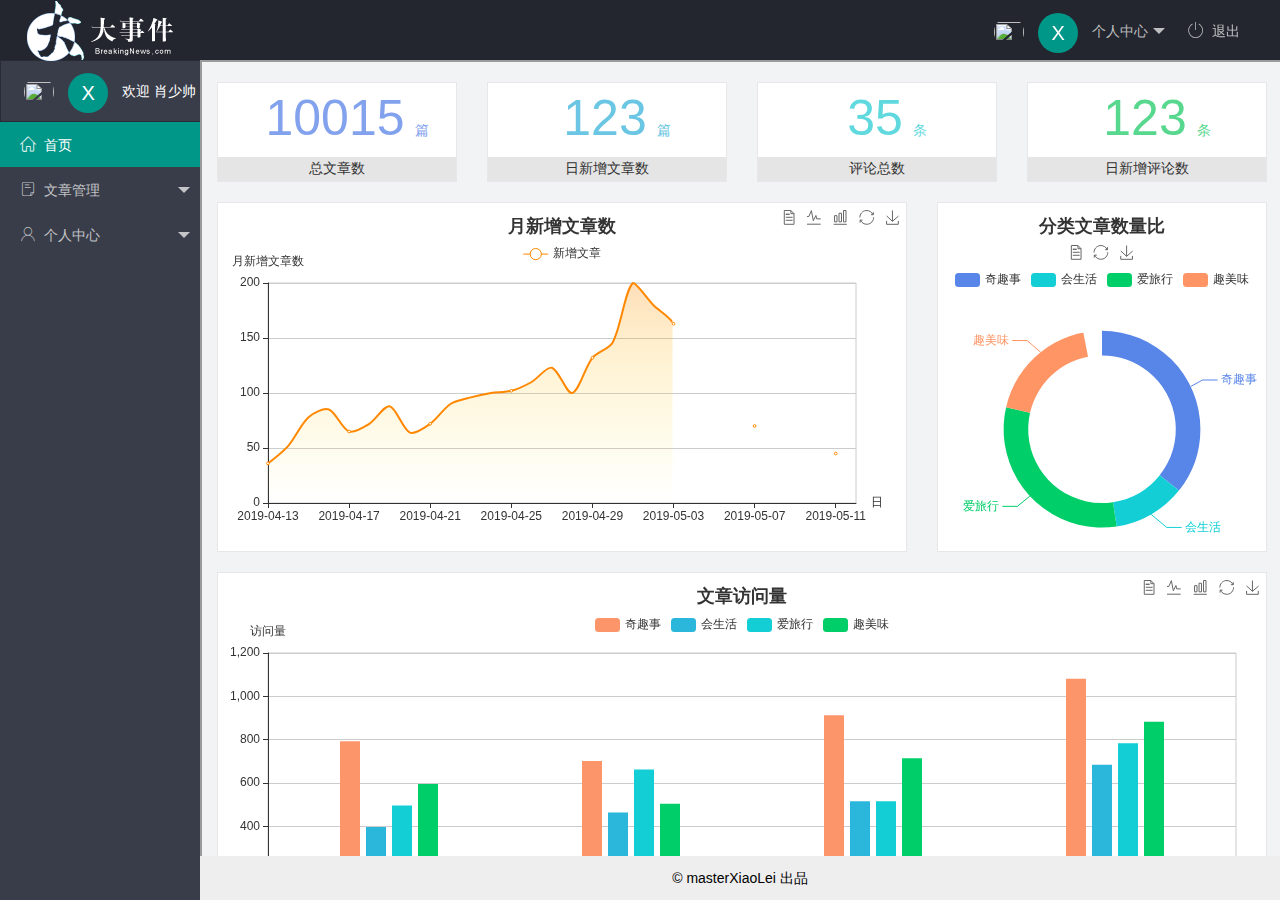
==== commit 7fdf08a7: "feat:对个人中心模块进行了开发" ====
--- a/index.html
+++ b/index.html
@@ -24,9 +24,9 @@
                             个人中心
                         </a>
                         <dl class="layui-nav-child">
-                            <dd><a href="">基本资料</a></dd>
-                            <dd><a href="">更换头像</a></dd>
-                            <dd><a href="">重置密码</a></dd>
+                            <dd><a href="/user/user_info.html" target="fm">基本资料</a></dd>
+                            <dd><a href="/user/user_avatar.html" target="fm">更换头像</a></dd>
+                            <dd><a href="/user/user_pwd.html" target="fm">重置密码</a></dd>
                         </dl>
                     </li>
                     <li class="layui-nav-item" id='btnLogout'><a href="javascript:;"><span class="iconfont icon-tuichu"></span>退出</a></li>
@@ -56,9 +56,9 @@
                         <li class="layui-nav-item" >
                             <a href="javascript:;"><span class="iconfont icon-user"></span>个人中心</a>
                             <dl class="layui-nav-child">
-                                <dd><a href="javascript:;"><i class="layui-icon layui-icon-app"></i>基本资料</a></dd>
-                                <dd><a href="javascript:;"><i class="layui-icon layui-icon-app"></i>更换头像</a></dd>
-                                <dd><a href="javascript:;"><i class="layui-icon layui-icon-app"></i>重置密码</a></dd>
+                                <dd><a href="/user/user_info.html" target="fm"><i class="layui-icon layui-icon-app"></i>基本资料</a></dd>
+                                <dd><a href="/user/user_avatar.html" target="fm"><i class="layui-icon layui-icon-app"></i>更换头像</a></dd>
+                                <dd><a href="/user/user_pwd.html" target="fm"><i class="layui-icon layui-icon-app"></i>重置密码</a></dd>
                             </dl>
                         </li>
                     </ul>
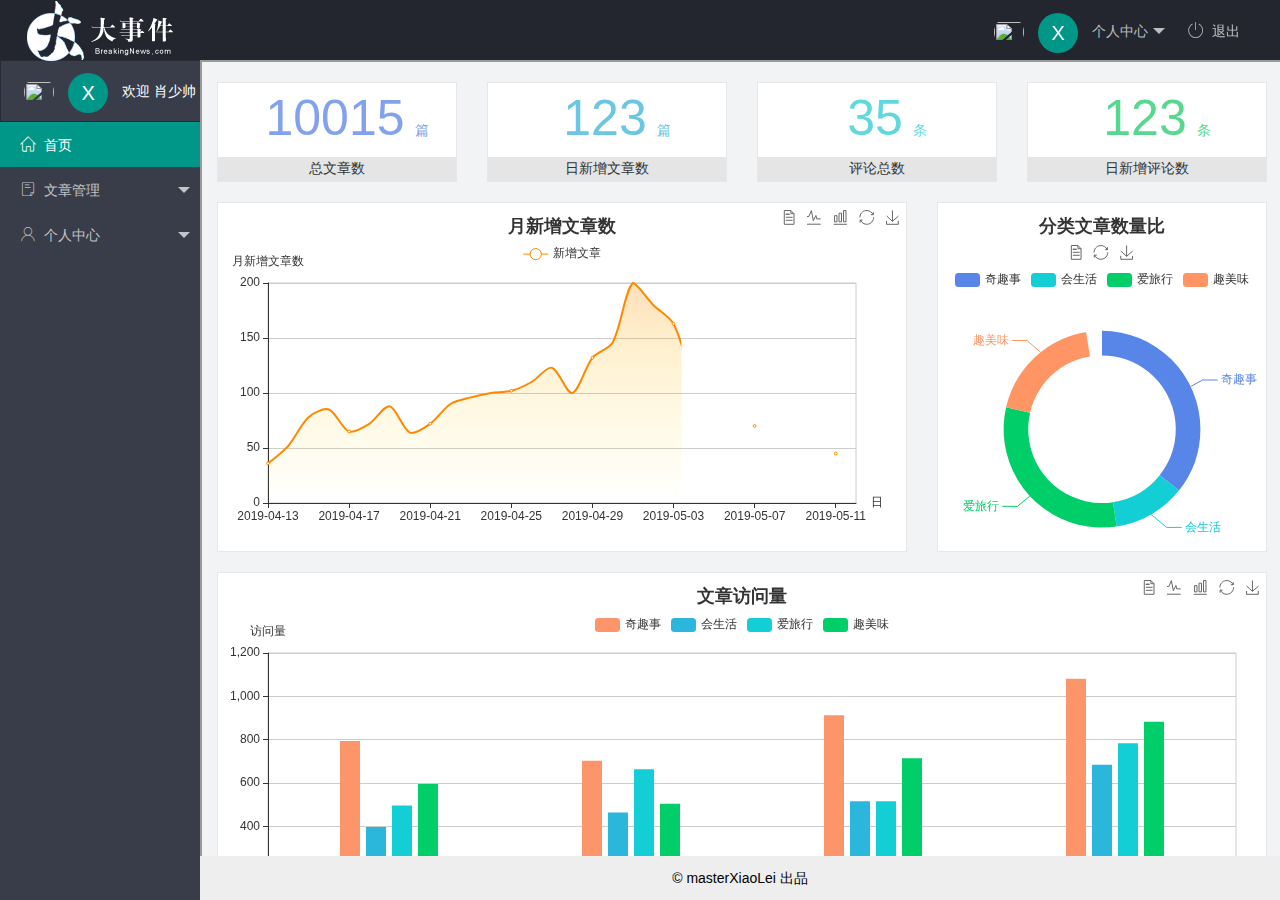
==== commit eb228fa8: "完成了发布文章功能的开发" ====
--- a/index.html
+++ b/index.html
@@ -48,9 +48,9 @@
                         <li class="layui-nav-item" >
                             <a class="" href="javascript:;"><span class="iconfont icon-16"></span>文章管理</a>
                             <dl class="layui-nav-child">
-                                <dd><a href="javascript:;"><i class="layui-icon layui-icon-app"></i> 文章类别</a></dd>
-                                <dd><a href="javascript:;"><i class="layui-icon layui-icon-app"></i>文章列表</a></dd>
-                                <dd><a href="javascript:;"><i class="layui-icon layui-icon-app"></i>发表文章</a></dd>
+                                <dd><a href="/article/art_cate.html" target="fm"><i class="layui-icon layui-icon-app"></i> 文章类别</a></dd>
+                                <dd><a href="/article/art_list.html" target="fm"><i class="layui-icon layui-icon-app"></i>文章列表</a></dd>
+                                <dd><a href="/article/art_pub.html" target="fm"><i class="layui-icon layui-icon-app"></i>发表文章</a></dd>
                             </dl>
                         </li>
                         <li class="layui-nav-item" >
